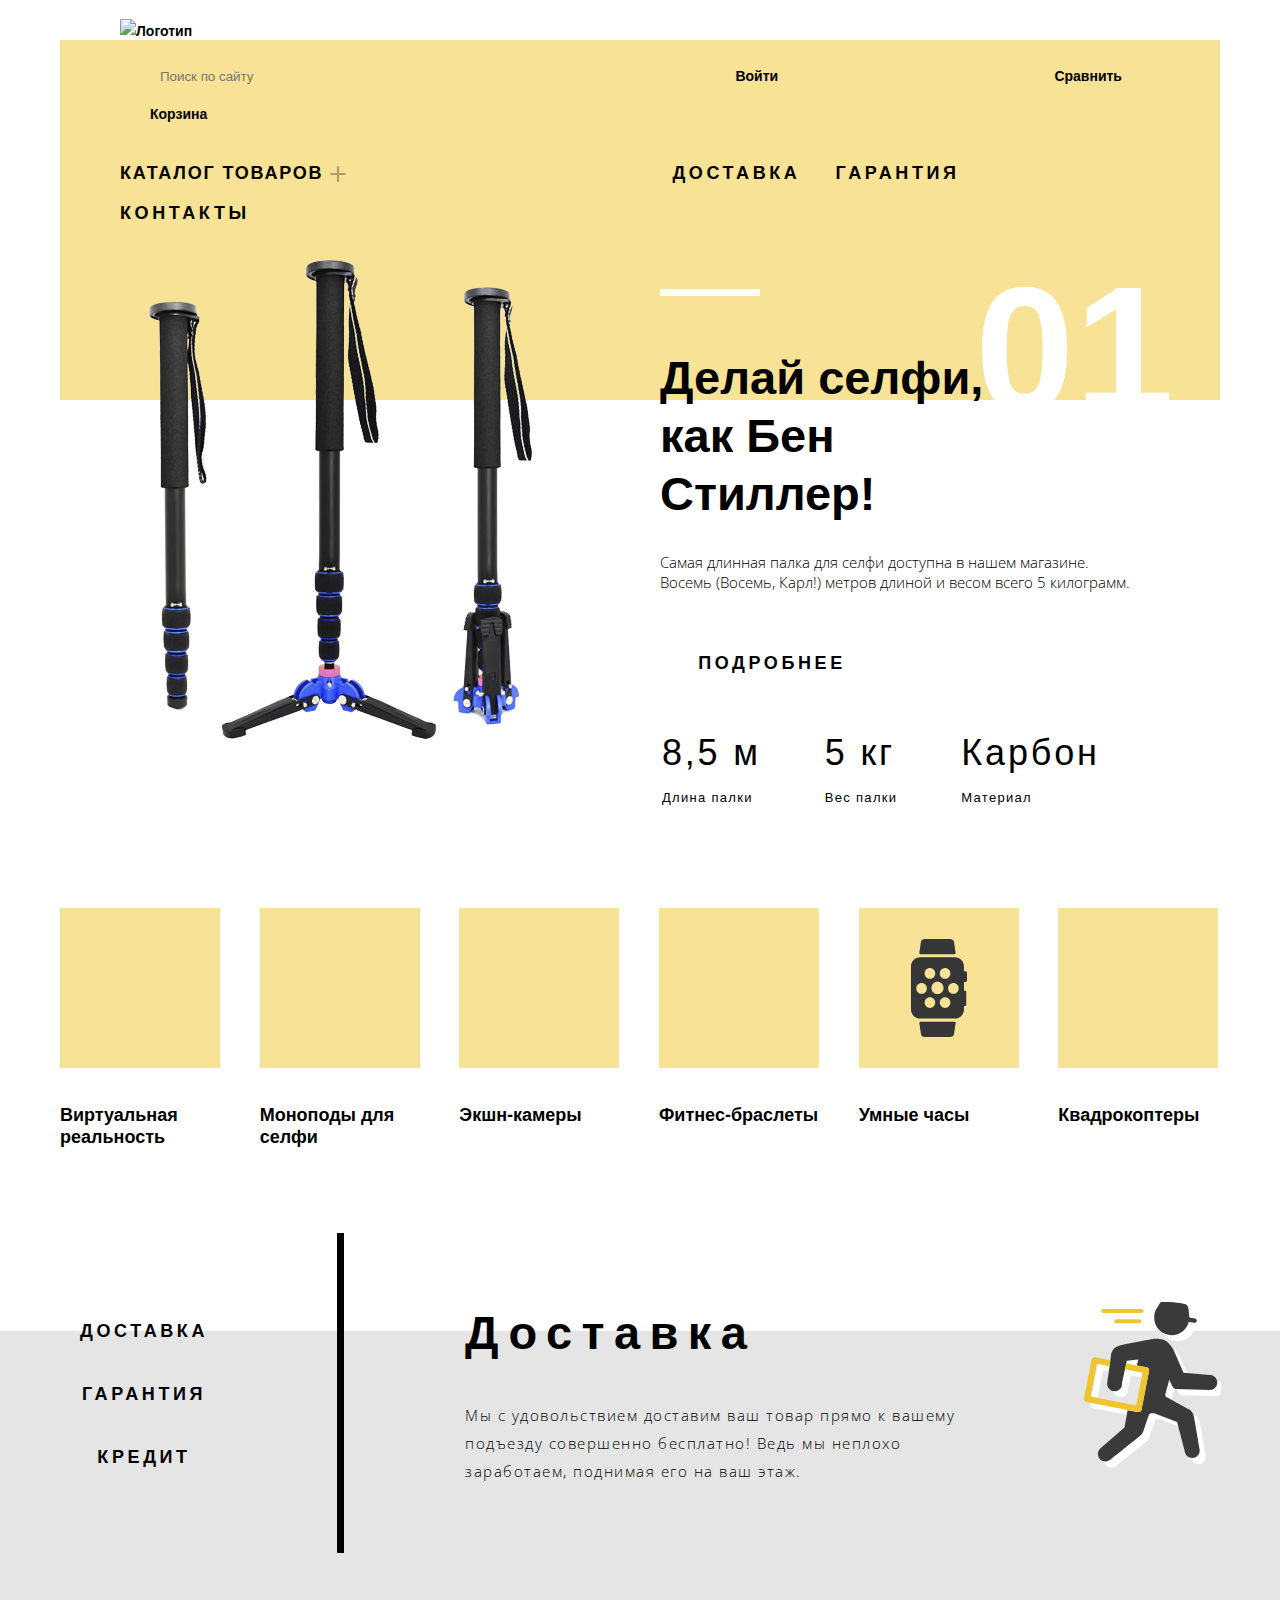
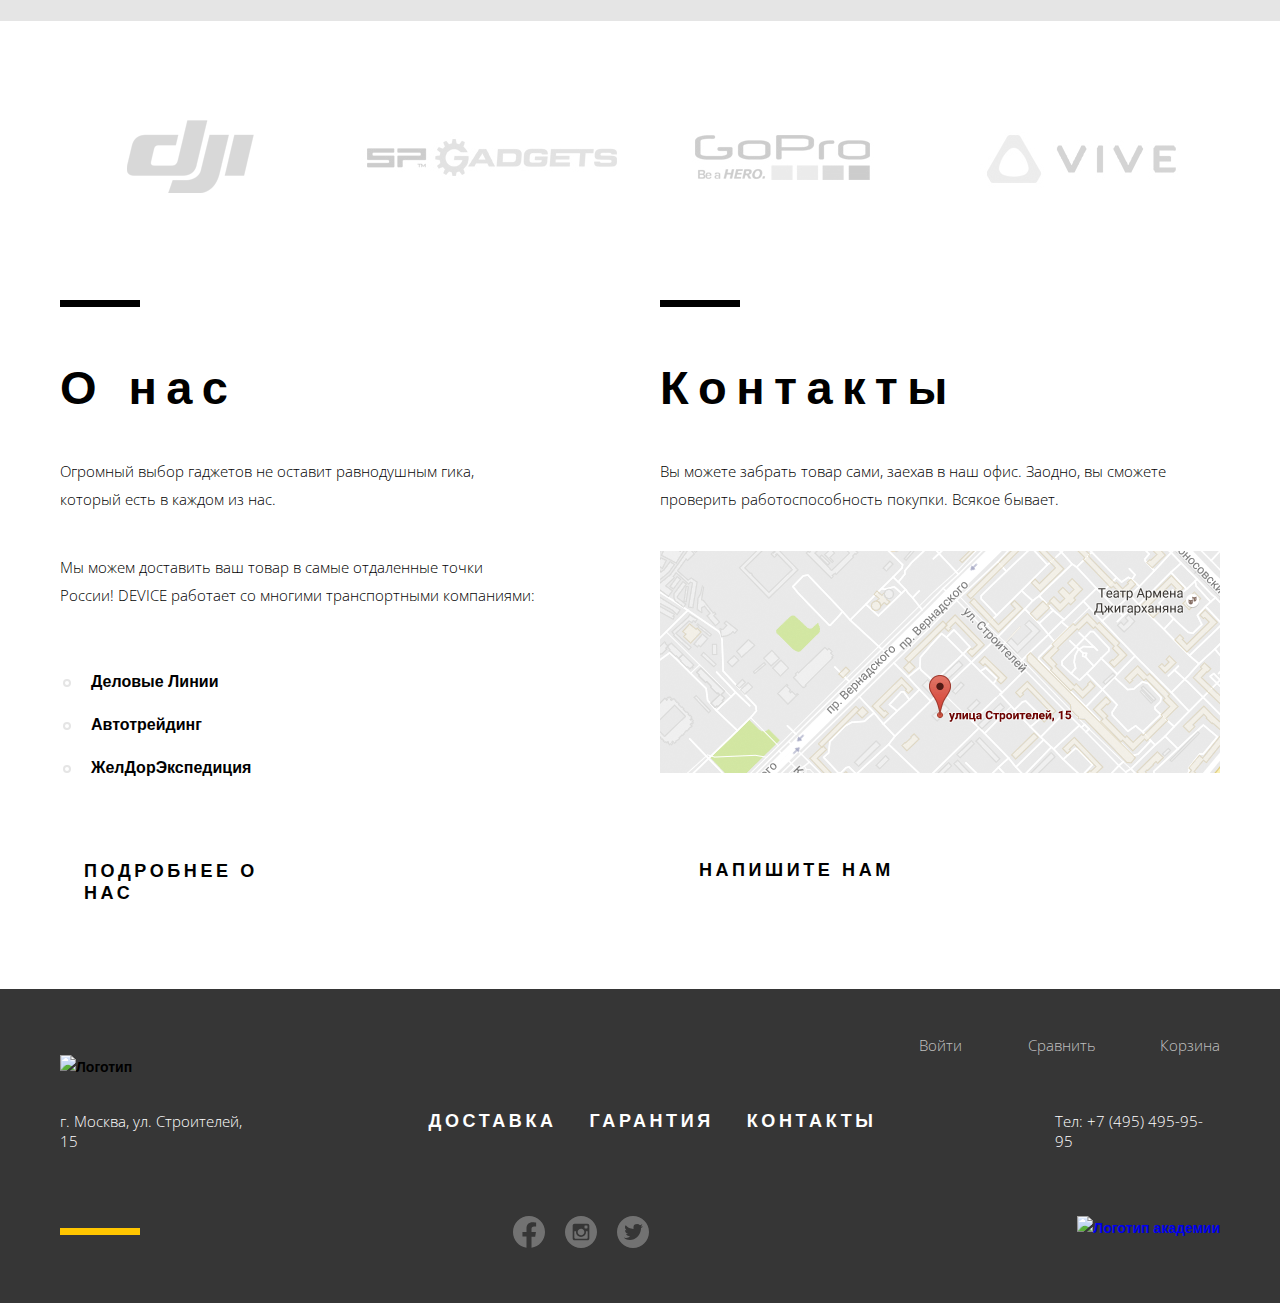
==== index.html @ 111c5fb1 "index PP" ====
<!DOCTYPE html>
<html class="page">
	<head>
		<title>DEVICE - главная</title>
		<meta charset="utf-8">
		<link href="https://fonts.googleapis.com/css2?family=Open+Sans:ital,wght@0,300;0,400;0,600;0,700;1,300;1,400;1,600;1,700;1,800&display=swap" rel="stylesheet">
		<link rel="stylesheet" type="text/css" href="css/normalize.css">
		<link rel="stylesheet" type="text/css" href="css/style.css">
	</head>
	<body class="page-body">
		<header class="page-header">
			<nav class="header-navigate">
				<a class="logo"><img src="img/logo.svg" alt="Логотип" class="logo-header" width="163" height="35px"></a>
				<div class="header-line">
					<form class="search-form" method="GET" action="">
						<label for="search-button"><span class="visually-hidden">Форма поиска</span></label>
						<input type="search" name="search" id="search-button" class="search-form-text" placeholder="Поиск по сайту">
						<button type="submit" class="search-form-button">Найти</button>
					</form>
					<ul class="account-menu">
						<li><a href="blank.html" class="entry">Войти</a></li>
					</ul>
					<a href="blank.html" class="compare">Сравнить</a>
					<a href="blank.html" class="cart">Корзина</a>
				</div>
				<ul class="main-menu">
					<li class="main-menu-catalog main-menu-item">
						<a href="blank.html" class="main-menu-link">Каталог товаров</a>			
						<ul class="catalog-menu">
							<li><a href="blank.html">Виртуальная реальность</a></li>
							<li><a href="blank.html">Моноподы для селфи</a></li>
							<li><a href="blank.html">Экшн-камеры</a></li>
							<li><a href="blank.html">Фитнес-браслеты</a></li>
							<li class="catalog-new-line"><a href="blank.html">Умные часы</a></li>
							<li><a href="blank.html">Квадрокоптеры</a></li>
						</ul>
					</li>
					<li class="main-menu-delivery main-menu-item"><a href="blank.html" class="main-menu-link">Доставка</a></li>
					<li class="main-menu-guarantee main-menu-item"><a href="blank.html" class="main-menu-link">Гарантия</a></li>
					<li class="main-menu-contact main-menu-item"><a href="blank.html" class="main-menu-link">Контакты</a></li>
				</ul>
			</nav>
		</header>
		<main class="page-main">
			<h1 class="visually-hidden">Интернет-магазин Device</h1>
			<section class="slider-product">
				<h2 class="visually-hidden">Cлайдер товаров</h2>
				<ul class="slider-list">
					<li class="slide slide-active">
						<a href="blank.html" class="slide-link"><img src="img/slider-1_1.png" alt="Товар" width="384" height="486"></a>
						<div class="slide-content">
							<p class="title-slide">Делай селфи, как Бен Стиллер!</p>
							<p class="description-slide">Самая длинная палка для селфи доступна в нашем магазине. Восемь (Восемь, Карл!) метров длиной и весом всего 5 килограмм.</p>
							<a href="blank.html" class="slide-details">Подробнее</a>
							<dl class="slide-char">
								<div>
									<dt>Длина палки</dt>
									<dd>8,5 м</dd>
								</div>
								<div>
									<dt>Вес палки</dt>
									<dd>5 кг</dd>
								</div>
								<div>
									<dt>Материал</dt>
									<dd>Карбон</dd>
								</div>
							</dl>
						</div>
					</li>
					<li class="slide">
						<a href="blank.html" class="slide-link"><img src="img/slider-2_1.png" alt="Товар" width="345" height="485"></a>
						<div class="slide-content">
							<p class="title-slide">Худеем правильно!</p>
							<p class="description-slide">Мотивирующие фитнес-браслеты помогут найти в себе силы не пропускать занятия и соблюдать диету.</p>
							<a href="blank.html" class="slide-details">Подробнее</a>
							<dl class="slide-char">
								<div>
									<dt>Без подзарядки</dt>
									<dd>48 часов</dd>
								</div>
							</dl>
						</div>
					</li>
					<li class="slide">
						<a href="blank.html" class="slide-link"><img src="img/slider-3_1.png" alt="Товар"  width="526" height="334"></a>
						<div class="slide-content">
							<p class="title-slide">Порхает как бабочка, жалит как пчела!</p>
							<p class="description-slide">Этот обычный, на первый взгляд, квадрокоптер оснащен мощным лазером, замаскированным под стандартную камеру.</p>
							<a href="blank.html" class="slide-details">Подробнее</a>
							<dl class="slide-char">
								<div>
									<dt>Дальность полета</dt>
									<dd>800 м</dd>
								</div>
								<div>
									<dt>Радиус поражения</dt>
									<dd>50 м</dd>
								</div>
							</dl>	
						</div>
					</li>
				</ul>
				<ul class="slider-toggles">
					<li><button class="slider-toggle slider-toggle-active" type="button"><span class="visually-hidden">slide 1</span></button></li>
					<li><button class="slider-toggle" type="button"><span class="visually-hidden">slide 2</span></button></li>
					<li><button class="slider-toggle" type="button"><span class="visually-hidden">slide 3</span></button></li>
				</ul>
			</section>
			<ul class="categories">
				<li class="categories-item">
					<a href="blank.html">Виртуальная реальность</a>
				</li>
				<li class="categories-item">
					<a href="blank.html">Моноподы для селфи</a>
				</li>
				<li class="categories-item">
					<a href="blank.html">Экшн-камеры</a>
				</li>
				<li class="categories-item">
					<a href="blank.html">Фитнес-браслеты</a>
				</li>
				<li class="categories-item">
					<a href="blank.html">Умные часы</a>
				</li>
				<li class="categories-item">
					<a href="blank.html">Квадрокоптеры</a>
				</li>
			</ul>
			<section class="information">
				<h2 class="visually-hidden">Информация</h2>
				<div class="information-wrap">
					<ul class="information-buttons">
						<li class="information-button information-button-active"><button type="button">Доставка</button></li>
						<li class="information-button"><button type="button">Гарантия</button></li>
						<li class="information-button"><button type="button">Кредит</button></li>
					</ul>
					<ul class="information-slider">
						<li class="information-slide information-slide-active">
							<h3>Доставка</h3>
							<p>Мы с удовольствием доставим ваш товар прямо к вашему подъезду совершенно бесплатно! Ведь мы неплохо заработаем, поднимая его на ваш этаж.</p>
						</li>
						<li class="information-slide">
							<h3>Гарантия</h3>
							<p>Если из-за возгорания купленного у нас товара у вас сгорит дом — не переживайте, мы выдадим вам новый.Товар, не дом, конечно же.</p>
						</li>
						<li class="information-slide">
							<h3>Кредит</h3>
							<p>Если из-за возгорания купленного у нас товара у вас сгорит дом — не переживайте, мы выдадим вам новый.Товар, не дом, конечно же.</p>
						</li>
					</ul>
				</div>
			</section>
			<section class="sponsor">
				<h2 class="visually-hidden">Спонсоры</h2>
				<ul>
					<li><a href="blank.html"><img src="img/logo-1_1.png" alt="dji" width="260" height="100"></a></li>
					<li><a href="blank.html"><img src="img/logo-2_1.png" alt="SP" width="260" height="100"></a></li>
					<li><a href="blank.html"><img src="img/logo-3_1.png" alt="Go Pro" width="260" height="100"></a></li>
					<li><a href="blank.html"><img src="img/logo-4_1.png" alt="VIVE" width="260" height="100"></a></li>
				</ul>
			</section>
			<div class="wrap-about">
				<section class="about">
					<h2>О нас</h2>
					<p>Огромный выбор гаджетов не оставит равнодушным гика, который есть в каждом из нас.</p>
					<p>Мы можем доставить ваш товар в самые отдаленные точки России! DEVICE работает со многими транспортными компаниями:</p>
					<ul class="about-list">
						<li>Деловые Линии</li>
						<li>Автотрейдинг</li>
						<li>ЖелДорЭкспедиция</li>
					</ul>
					<a href="blank.html" class="about-link">Подробнее о нас</a>
				</section>
				<section class="contacts">
					<h2>Контакты</h2>
					<p>Вы можете забрать товар сами, заехав в наш офис. Заодно, вы сможете проверить работоспособность покупки. Всякое бывает.</p>
					<a href="blank.html" class="map-link"><img src="img/map_1.png" alt="улица Строителей 15" width="560" height="222"></a>
					<a href="blank.html" class="contacts-link">Напишите нам</a>
				</section>
			</div>
		</main>
		<footer class="page-footer">
			<div class="wrap-footer">
				<div class="footer-menu">
					<ul>
						<li><a href="blank.html" class="entry">Войти</a></li>
					</ul>
					<a href="blank.html" class="compare">Сравнить</a>
					<a href="blank.html" class="cart">Корзина</a>
				</div>
				<a class="logo"><img src="img/f_logo.svg" alt="Логотип" class="logo-footer" width="163" height="35"></a>
				<div class="wrap-footer-info">
					<p class="footer-addres">г. Москва, ул. Строителей, 15</p>
					<ul class="footer-info-menu">
						<li><a href="blank.html">Доставка</a></li>
						<li><a href="blank.html">Гарантия</a></li>
						<li><a href="blank.html">Контакты</a></li>
					</ul>
					<a href="tel: +74954959595" class="phone">Тел: +7 (495) 495-95-95</a>
				</div>
				<div class="wrap-footer-social">
					<ul class="social">
						<li><a href="blank.html" class="fb"><span class="visually-hidden">Фейсбук</span></a></li>
						<li><a href="blank.html" class="inst"><span class="visually-hidden">Инстаграм</span></a></li>
						<li><a href="blank.html" class="twitt"><span class="visually-hidden">Твитер</span></a></li>
					</ul>
					<a href="https://htmlacademy.ru/intensive/htmlcss" class="logo-acad-footer"><img src="img/logo-html.svg" alt="Логотип академии" width="27" height="34"></a>
				</div>
			</div>
		</footer>
		<section class="modal-form">
			<h2>Форма обратной связи</h2>
			<button class="modal-close" type="button"></button>
			<form method="post" action="https://echo.htmlacademy.ru/">
				<div>
					<label for="form-name">Ваше имя</label>
					<input type="text" id="form-name" name="" placeholder="Имя Фамилия">
				</div>
				<div>
					<label for="mail">Ваше e-mail</label>
					<input type="email" id="form-mail" name="" placeholder="email@example.com">
				</div>
				<div>
					<label for="form-text">Текст письма</label>
					<textarea id="form-text" placeholder="В свободной форме"></textarea>
				</div>
				<button type="submit" class="modal-enter">Отправить</button>
			</form>
		</section>
		<section class="map"><h2>Карта</h2><img src="https://via.placeholder.com/994x593"></section>
	</body>
</html>
---- css/style.css ----
@font-face{
	font-family: "Gilroy";
	src: url("../fonts/gilroyextrabold.woff2"),
		url("../fonts/gilroyextrabold.woff");
	font-style: normal;
	font-weight: 700;
}

@font-face{
	font-family: "Gilroy";
	src: url("../fonts/gilroylight.woff2"),
		url("../fonts/gilroylight.woff");
	font-style: normal;
	font-weight: 300;
}

@font-face{
	font-family: "Open Sans";
	src: url("../fonts/opensans.woff2"),
		url("../fonts/opensans.woff");
	font-style: normal;
	font-weight: 700;
}

@font-face{
	font-family: "Open Sans";
	src: url("../fonts/opensanslight.woff2"),
		url("../fonts/opensanslight.woff");
	font-style: normal;
	font-weight: 300;
}

:root{
	--basic-color: #F7E296;
	--footer-color: #363636;
	--first-color: #000000;
	--second-color: #464646;
	--three-color: #7e7e7e;
	--four-color: #e5e5e5;
	--five-color: #FFFFFF;
	--six-color: #F0C52E;
	--seven-color: #91C92F;
	--eight-color: #F6dada;
	--main-font: "Open Sans", "Arial", sans-serif;
	--second-font: "Gilroy", "Arial", sans-serif;
	--main-rgba: rgba(255, 255, 255, 0.7);
}

.search-form-text::-webkit-search-decoration,
.search-form-text::-webkit-search-cancel-button,
.search-form-text::-webkit-search-results-button,
.search-form-text::-webkit-search-results-decoration { display: none; }

.visually-hidden:not(:focus):not(:active),
input[type="checkbox"].visually-hidden,
input[type="radio"].visually-hidden{
	position: absolute;
	width: 1px;
	height: 1px;
	margin:-1px;
	border: 0;
	padding: 0;
	white-space: nowrap;
	clip-path: inset(100%);
	clip: rect(0 0 0 0);
	overflow: hidden;
	background-position: 0 0;
}

a{
	text-decoration: none;
}

body{
	margin: 0;
	padding: 0;
	font-family: var(--main-font); 
	font-size: 14px;
	line-height: 24px;
	font-weight: 700;
	min-width: 1160px;
}

.map,
.modal-form{
	display: none;
}

.header-navigate{
	padding-bottom: 15Spx;
	background-color: var(--basic-color);
	max-width: 1040px;
	margin: 40px auto 0;
	padding-top: 44px;
	padding-left: 60px;
	padding-right: 60px;
}

.header-navigate .logo{
    display: block;
    width: 163px;
}

.header-line{
	display: flex;
	flex-wrap: wrap;
	margin-top: 7px;
}

.account-menu{
	margin: auto;
	padding: 0;
	flex-basis: 284px;
	display: flex;
}

.search-form{
	margin-right: 240px;
	position: relative;
}

.main-menu-item{
	margin-right: 15px;
	margin-bottom: 18px;
}

.search-form-button{
	border: 1px solid var(--first-color);
    background-color: var(--basic-color);
    outline: none;
    visibility: hidden;
    font-weight: 300;
	font-size: 15px;
	line-height: 20px;
	text-transform: uppercase;
	padding: 15px 17px;
}

.compare{
	margin-right: 38px;
	padding-left: 30px;
	display: flex;
    align-items: center;
}

.logo-header{
	max-width: 163px;
	max-height: 35px;
}

.page-header a{
	color: var(--first-color);
	position: relative;
}

.page-header ul{
	list-style: none;
}

.header-navigate .main-menu{
	display: flex;
	flex-wrap: wrap;
	padding: 0;
    width: 1044px;
    margin-top: 36px;
    margin-bottom: 0;
	font-family: var(--second-font);
	font-style: normal;
	font-weight: 700;
	font-size: 18px;
	text-transform: uppercase;
	line-height: 22px;
	letter-spacing: 0.1em;
}

.main-menu-catalog .main-menu-link{
	padding-right: 40px;
}

.catalog-menu{
	z-index: 1;
	font-style: normal;
    font-weight: 300;
    padding-top: 12px;
    position: absolute;
    display: none;
    background-color: var(--basic-color);
    padding-left: 58px;
    padding-right: 58px;
    align-content: flex-start;
    left: -60px;
    width: 1044px;
    padding-bottom: 15px;
    flex-direction: column;
    flex-wrap: wrap;
    font-size: 15px;
    height: 95px;
    text-transform: none;
}

.main-menu-catalog:hover .catalog-menu{
	display: flex;
}

.main-menu-catalog{
	position: relative;
	margin-right: 309px;
}

.header-navigate .logo{
	margin-top: -65px;
}

.main-menu-delivery{
	margin-right: 35px;
}

.main-menu-guarantee{
	margin-right: 106px;
}

.catalog-menu li{
	width: 20%;
}

.main-menu-item:not(:first-child){
	letter-spacing: 0.2em;
}

.main-menu-catalog .main-menu-link::after{
	content: '';
    background-image: url(../img/plus.svg);
    display: block;
    width: 16px;
    height: 16px;
    top: 3px;
    position: absolute;
    left: 210px;
}

.search-form-text{
	padding-left: 40px;
}


.main-menu-item:nth-child(4) {
    margin-right: 0;
}

.search-form label{
	width: 16px;
    background-image: url(../img/zoom.svg);
    height: 16px;
    position: absolute;
    display: block;
    background-repeat: no-repeat;
    background-position: center;
    background-color: var(--basic-color);
    cursor: pointer;
    top: 18px;
}

.search-form input{
	border: none;
    background-color: var(--basic-color);
    outline: none;
}

.page-header .entry::before{
	content: url(../img/icon_user.svg);
	width: 13px;
    height: 20px;
    display: block;
    position: absolute;
    top: 0px;
    left: 5px;
}

.page-header .entry{
	padding-left: 30px;
}

.account-menu li{
	position: relative;
}

.page-header .user::before{
	content: url(../img/icon_user.svg);
	width: 13px;
	height: 14px;
}

.page-header .compare::before{
	content: url(../img/icon_chart.svg);
	width: 14px;
	height: 20px;
    display: block;
    position: absolute;
    top: 17px;
    left: 2px;
}

.page-header .cart::before{
	content: url(../img/icon_cart.svg);
	width: 10px;
	height: 20px;
    display: block;
    position: absolute;
    top: 15px;
    left: 7px;
}

.catalog::after{
	content: url(../img/icon_plus.svg);
	width: 22px;
	height: 22px;
	background-repeat: no-repeat;
    background-position: center;	
}

.contacts{
	position: relative;
}

.contacts h2{
	margin-bottom: 40px;
	margin-top: 0;
    padding-top: 62px;
}

.contacts p{
	font-weight: 300;
	font-size: 15px;
	line-height: 28px;
	margin-bottom: 38px;
}

.about h2,
.contacts h2{
	font-family: var(--second-font);
	font-style: normal;
	font-weight: 700;
	font-size: 47px;
	line-height: 58px;
	letter-spacing: 0.2em;
}

.about a,
.contacts a{
	color: var(--first-color);
	text-decoration: none;
	font-family: var(--second-font);
	font-style: normal;
	font-weight: 700;
	font-size: 18px;
	text-transform: uppercase;
}

.about h2::before,
.contacts h2::before{
	content: "";
	width: 80px;
	height: 7px;
	background-color: var(--first-color);
	display: block;
	position: relative;
	top: -52px;
}

.about p{
    font-weight: 300;
    font-size: 15px;
    line-height: 28px;
    margin-bottom: 40px;
}

.about h2{
	margin-bottom: 40px;
	margin-top: 0;
    padding-top: 62px;
}

.about-list{
	list-style: none;
	font-family: var(--second-font);
	font-style: normal;
	font-weight: 700;
	font-size: 16px;
	margin: 59px 0 78px 3px;
	padding: 0;
	line-height: 28px;
}

.footer-menu .enter{
	position: relative;
}

.about-list li{
	margin-top: 15px;
}

.contacts-link,
.about-link{
	display: block;
	line-height: 22px;
	letter-spacing: 0.2em;
	padding-left: 24px;
	padding-right: 24px;
}

.about-link{
	display: block;
    box-sizing: border-box;
    width: 267px;
}

.contacts-link{
	display: block;
    box-sizing: border-box;
    width: 260px;
    padding-left: 39px;
}

.about-list li::before{
	content: url(../img/ellipse.svg);
	width: 8px;
	height: 8px;
	background-repeat: no-repeat;
    background-position: center;
    padding-right: 20px;
}

.page-footer{
	background-color: var(--footer-color);
    padding-top: 46px;
    padding-bottom: 55px;
}

.page-footer ul{
	list-style: none;
	padding: 0;
	display: flex;
}

.wrap-about{
	max-width: 1160px;
    margin: 75px auto 0;
	display: grid;
	grid-template-columns: 1fr 1fr;
	grid-gap: 125px;
	padding-bottom: 85px;
}


.map-link{
    display: block;
    margin-bottom: 80px;
}

.about{
	position: relative;
}

.entry{
	position: relative;
}

.page-footer .entry::before{
	content: url(../img/icon_user_f.svg);
	width: 13px;
	height: 14px;
    position: absolute;
    left: 8px;
}

.footer-menu .entry{
	padding-left: 30px;
}

.footer-menu .compare{
	margin-right: 34px;
    font-weight: 300;
    font-size: 15px;
    line-height: 20px;
}

.footer-menu .cart{
    font-weight: 300;
    font-size: 15px;
    line-height: 20px;
}

.page-footer .compare::before{
	content: url(../img/icon_chart_f.svg);
	width: 14px;
	height: 14px;
    position: absolute;
    right: 203px;
    top: 4px;
}

.cart{
	padding-left: 30px;
	display: flex;
    align-items: center;
}

.page-footer .cart::before{
	content: url(../img/icon_cart_f.svg);
	width: 10px;
	height: 10px;
	position: absolute;
    right: 71px;
    top: 0;	
}

.footer-menu a{
	font-style: normal;
	font-weight: 300;
	line-height: 20px;
	color: var(--main-rgba);
	text-decoration: none;
}

.page-footer p{
	font-style: normal;
    font-weight: 300;
    line-height: 20px;
    color: var(--five-color);
}

.footer-info-menu{
	font-family: var(--second-font);
	font-style: normal;
	font-weight: 700;
	font-size: 18px;
	line-height: 22px;
	text-transform: uppercase;
	list-style: none;
	text-decoration: none;
	display: flex;
    flex-wrap: wrap;
    width: 631px;
    letter-spacing: 0.2em;
}

.footer-info-menu li{
	margin-right: 33px;
}

.footer-info-menu li:nth-child(3n){
	margin-right: 0;
}

.footer-info-menu a{
	text-decoration: none;
	color: var(--five-color);
}

.phone{
	font-style: normal;
	font-weight: 300;
	font-size: 15px;
	line-height: 20px;
	color: var(--five-color);
	text-decoration: none;
}

footer .logo{
	grid-column-start: 1;
}

.wrap-footer-social::before{
	content: "";
	width: 80px;
	height: 7px;
	display: block;
	background-color: #FFC600;
	position: absolute;
    left: 0;
    top: 12px;
}

.page{
	height: 100%;
}

.page-body{
	display: grid;
	min-height: 100%;
	grid-template-rows: min-content 1fr min-content;
}

.social a{
	width: 32px;
	height: 32px;
	display: block;
	background-repeat: no-repeat;
	background-position: center;
}

.fb{
	background-image: url('../img/fb.svg'); 
}

.twitt{
	background-image: url('../img/twitter.svg'); 
}

.inst{
	background-image: url('../img/instagram.svg'); 
}

.option-search legend{
	font-family: var(--second-font);
	font-style: normal;
	font-weight: 700;
	font-size: 14px;
	line-height: 17px;
}

.form-filter{
	font-style: normal;
	font-weight: 300;
	font-size: 14px;
	line-height: 19px;
}

.form-filter fieldset{
	border: none;
}

.button-view{
	outline: none;
	border: none;
}

.catalog ul{
	list-style: none;
}

.catalog a{
	text-decoration: none;
	color: var(--first-color);
}

.title-product h3{
	font-family: var(--second-font);
	font-style: normal;
	font-weight: 700;
	font-size: 18px;
	line-height: 22px;
}

.title-product p{
	font-family: var(--second-font);
	font-style: normal;
	font-weight: 300;
	font-size: 16px;
	line-height: 18px;
}

.button-catalog{
	font-style: normal;
	font-weight: 300;
	font-size: 13px;
	line-height: 18px;
}


.search-form-text:focus + .search-form-button{
	visibility: visible;
	cursor: pointer;
	top: 3px;
	position: relative;
}

.search-form-text:focus + .search-form-button::before{
	content: '';
	height: 1px;
	width: 200px;
	background-color: var(--first-color);
	display: block;
	position: absolute;
	left: -194px;
    top: 18px;
}

.catalog-new-line{
	margin-bottom: 36px;
}

.button-catalog a:first-child{
	font-family: var(--second-font);
	font-style: normal;
	font-weight: 700;
	font-size: 18px;
	line-height: 22px;
	text-transform: uppercase;
}

.title-slide{
	font-family: var(--second-font);
	font-style: normal;
	font-weight: 700;
	font-size: 47px;
	line-height: 58px;
	width: 390px;
	margin-left: 128px;
	position: relative;
	margin-bottom: 29px;
}

.title-slide::before{
	content: "";
	width: 100px;
    top: -60px;
	height: 7px;
	display: block;
	background-color: var(--five-color);
	position: absolute;
}

.slider-product ul{
	list-style: none;
	margin-top: 0;
}

.slider-product{
	max-width: 1160px;
	box-sizing: content-box;
	padding-top: 14px;
	margin: 0 auto 103px;
	background: linear-gradient(to bottom, var(--basic-color) 28%, var(--five-color) 28%);
	position: relative;
}

.slide-details{
	letter-spacing: 0.2em;
	width: 220px;
    text-align: center;
    margin-left: 130px;
}

.slider-toggles{
	display: flex;
    position: absolute;
    top: 350px;
    right: 72px;
    padding: 0;
}

.slider-toggles li{
	margin-right: 15px;
}

.description-slide{
	font-weight: 300;
	font-size: 15px;
	line-height: 20px;
	width: 471px;
	margin-bottom: 60px;
    margin-left: 128px;
}

.slider-list .list{
	display: flex;
}

.slide-link{
	margin-left: 48px;
}

.slide-content{
	width: 600px;
	padding-top: 46px;
}

.slide{
	display: none;
	position: relative;
	flex-wrap: wrap;
}

.slide:nth-child(1):before{
	content: '01';
	color: var(--five-color);
	font-weight: 700;
	font-size: 179px;
	line-height: 219px;
	text-transform: uppercase;
	font-family: var(--second-font);
	position: absolute;
	top: -16px;
    right: 46px;
}

.slide:nth-child(2):before{
	content: '02';
	color: var(--five-color);
	font-weight: 700;
	font-size: 179px;
	line-height: 219px;
	text-transform: uppercase;
	font-family: var(--second-font);
	position: absolute;
	top: -16px;
    right: 46px;
}

.slide:nth-child(3):before{
	content: '03';
	color: var(--five-color);
	font-weight: 700;
	font-size: 179px;
	line-height: 219px;
	text-transform: uppercase;
	font-family: var(--second-font);
	position: absolute;
	top: -16px;
    right: 46px;
}

.slide.slide-active{
	display: flex;
}

.slide a{
	font-family: var(--second-font);
	font-style: normal;
	font-weight: 700;
	font-size: 18px;
	line-height: 22px;
	text-transform: uppercase;
	color: var(--first-color);
	display: block;
}

.slide-char{
	display: flex;
    flex-wrap: wrap;
    margin-left: 130px;
    margin-top: 58px;
    letter-spacing: 0.2em;
}

.slide-char div{
	display: flex;
    flex-direction: column-reverse;
    margin-right: 64px;
}

.slide-char div:nth-child(3n){
    margin-right: 0px;
}

.slide-char dt{
	font-family: var(--second-font);
	font-style: normal;
	font-weight: 300;
	font-size: 13px;
	line-height: 15px;
	letter-spacing: 0.1em;
    margin-top: 16px;
}

.slide-char dd{
	font-family: var(--second-font);
	font-style: normal;
	font-weight: 300;
	font-size: 36px;
	line-height: 42px;
	margin: 0;
}

.slider-toggle{
	width: 15px;
	height: 15px;
	background-image: url('../img/slider-button-empty.svg');
	background-repeat: no-repeat;
	background-position: -2px 1px;
	border: none; 
	background-color: white;
	cursor: pointer;
}

.slider-toggle-active{
	background-image: url('../img/slider-button.svg');
	background-position: center;
}

.categories{
	list-style: none;
	width: 1160px;
    margin: 0 auto;
    display: grid;
    padding: 0;
    grid-gap: 38px;
    grid-template-columns: 1fr 1fr 1fr 1fr 1fr 1fr;
    padding-bottom: 33px;
}

.categories a{
	color:var(--first-color);
	font-family: var(--second-font);
	font-style: normal;
	font-weight: 700;
	font-size: 18px;
	line-height: 22px;
	display: block;
	margin-top: 36px;
}

.categories li a::before{
	top: -36px;
	position: relative;
	content: '';
	width: 160px;
	height: 160px;
	background-color: var(--basic-color);
	display: block;
	background-repeat: no-repeat;
    background-position: center;
}

.categories-item:nth-child(1) a::before{
	background-image: url('../img/popular-1.svg');
}

.categories-item:nth-child(2) a::before{
	background-image: url('../img/popular-2.svg');
}

.categories-item:nth-child(3) a::before{
	background-image: url('../img/group.svg');
}

.categories-item:nth-child(4) a::before{
	background-image: url('../img/group1.svg');
}

.categories-item:nth-child(5) a::before{
	background-image: url('../img/group2.svg');
}

.categories-item:nth-child(6) a::before{
	background-image: url('../img/popular-6.svg');
}

.information{
	margin-bottom: 87px;
	padding-bottom: 107px;
	background: linear-gradient(to bottom, var(--five-color) 34%, var(--four-color) 34%);
}

.information-wrap{
	width: 1160px;
	margin: 0 auto;
	display: flex;
}

.information ul{
	padding: 0;
	list-style: none;
	justify-content: flex-end;
}

.information-buttons::after{
	background-color: var(--first-color);
	display: block;
	content: '';
	position: absolute;
	width: 7px;
	height: 320px;
	left: 277px;
    top: 38px;
}

.information-buttons{
	text-align: center;
	position: relative;
	display: flex;
    flex-direction: column;
    margin-right: 251px;
}

.information-button{
	margin: 0px 0 23px 14px;
}

.information-button-active{

}

.information-slide{
	display: none;
	position: relative;
}

.information-slide-active{
	display: block;
}

.information-buttons button{
	letter-spacing: 0.2em;
	padding-bottom: 9px;
    padding-top: 9px;
    outline: none;
	background-color: #e5e5e500;
    border: none;
    font-family: var(--second-font);
	font-style: normal;
	font-weight: 800;
	font-size: 18px;
	line-height: 22px;
	text-transform: uppercase;
	color: var(--first-color);
}

.information-slider h3{
	font-family: var(--second-font);
    font-style: normal;
    font-weight: 800;
    font-size: 47px;
    margin-top: 109px;
    margin-bottom: 39px;
    line-height: 58px;
    letter-spacing: 0.2em;
    color: var(--first-color);
}

.information-slider p{
	font-style: normal;
	font-weight: 300;
	font-size: 15px;
	line-height: 28px;
	color: var(--first-color);
	letter-spacing: 0.1em;
	display: block;
	max-width: 500px;
}

.information-slide::after{
    content: '';
    width: 156px;
    height: 188px;
    display: block;
    background-repeat: no-repeat;
    background-size: 88%;
    position: absolute;
    background-position: center;
    top: -13px;
    right: -266px;
}

.information-slide:nth-child(1)::after{
	background-image: url('../img/delivery_2.svg');
}

.information-slide:nth-child(2)::after{
	background-image: url('../img/warranty_1.svg');
}

.information-slide:nth-child(3)::after{
	background-image: url('../img/credit_1.svg');
}

.sponsor ul{
	grid-gap: 36px;
    padding-left: 0;
    list-style: none;
    display: grid;
    width: 1154px;
    margin: 0 auto;
    grid-template-columns: 1fr 1fr 1fr 1fr;
}

.sponsor ul li:nth-child(1){
	grid-column: 1;
}

.sponsor ul li:nth-child(2){
	grid-column: 2;
}

.sponsor ul li:nth-child(3){
	grid-column: 3;
}

.sponsor ul li:nth-child(4){
	grid-column: 4;
}

.modal-close{
	background-image: url('../img/button_close.svg');
	border: none;
	width: 55px;
	height: 55px;
	background-color: var(--five-color);
}

.modal-form label{
	font-family: var(--second-font);
	font-style: normal;
	font-weight: 700;
	font-size: 18px;
	line-height: 22px;
	color: var(--first-color);
}

.modal-form input,
.modal-form textarea{
	font-family: var(--second-font);
	font-style: normal;
	font-weight: normal;
	font-size: 14px;
	line-height: 16px;
	color: rgba(0, 0, 0, 0.4);
	border: none;
	background-color: #F2F2F2;
}

.modal-enter{
	font-family: var(--second-font);
	font-style: normal;
	font-weight: 700;
	font-size: 18px;
	line-height: 22px;
	text-transform: uppercase;
	color: var(--first-color);
	border: none;
	background-color: white;
}

.breadcrumbs-list{
	list-style: none;
}

.breadcrumbs-list a{
	font-family: var(--main-font);
	font-style: normal;
	font-weight: 300;
	font-size: 14px;
	line-height: 19px;
	color: var(--first-color);
	opacity: 0.3;
}

.breadcrumbs-list li:not(:last-child)::after{
	content: '';
	display: block;
	width: 12px;
	height: 12px;
	background-image: url('../img/icon_arrow_nav.svg');
}

.range-filter{
	width: 260px;
	margin-top: 49px;
}

.filter-item legend{
	font-size: 18px;
	line-height: 24px;
	text-transform: uppercase;
	font-weight: 700px;
}

.range-controls{
	position: relative;
	height: 41px;
	margin-bottom: 15px;
	background-color: #f1f1f1;
	border-radius: 5px;
	padding-top: 39px;
	padding-right: 22px;
	padding-left: 22px;
}

.range-controls .scale{
	height: 2px;
	background-color: #d7dcde;
}

.range-controls .bar{
	width: 70%;
	height: 2px;
	background-color: #00ca74;
}

.range-controls .toggle{
	width: 4px;
	height: 4px;
	padding: 0;
	border: 8px solid #ffffff;
	background-color: #ababab;
	border-radius: 50%;
	box-shadow: 0 2px 1px 0 #cfcfcf;
	position: absolute;
	top: 31px;
	left: 0;
	cursor: pointer;
}

.range-controls .toggle-min{
	left: 18px;
}

.range-controls .toggle-max{
	left: 160px;
}

.price-control input{
	border: none;
}

.filter-color ul,
.filter-bluetooth ul{
	list-style: none;
}

.custom-checkbox{
	opacity: 0;
}

.custom-checkbox+label::before{
	content: '';
	display: inline-block;
	width: 24px;
	height: 24px;
	background-image: url('../img/checkbox-on.svg');
}

.custom-checkbox:checked+label::before{
	content: '';
	display: inline-block;
	width: 24px;
	height: 24px;
	background-image: url('../img/checkbox-on-t.svg');
}

.custom-radio{
	opacity: 0;
}

.custom-radio+label::before{
	content: '';
	display: inline-block;
	width: 24px;
	height: 24px;
	background-image: url('../img/radio-on.svg');
	background-position: center;
	background-repeat: no-repeat;
	background-size: 100%;
}

.custom-radio:checked+label:before{
	content: '';
	display: inline-block;
	width: 24px;
	height: 24px;
	background-image: url('../img/radio-on-t.svg');
	background-position: center;
	background-repeat: no-repeat;
	background-size: 100%;
}

.price-controls input{
	border: none;
}

.sorting h2{
	font-family: var(--second-font);
	font-style: normal;
	font-weight: 800;
	font-size: 16px;
	line-height: 20px;
	text-transform: uppercase;
	color: var(--first-color);	
}

.sorting ul{
	list-style: none;
}

.sorting-param{
	color: var(--first-color);
	opacity: 0.3;
}

.sort-active{
	opacity:  1;
}

.sort-up,
.sort-down{
	content: '';
	width: 18px;
	height: 18px;
	display: block;
	background-repeat: no-repeat;
	background-size: 100%;
	background-image: url('../img/icon-down-dir.svg');
	background-position: center;
	opacity: 0.3;
}

.sort-up{
	transform: rotate(180deg);
}

.sort-up-click{
	opacity: 1;
}

.pagination a{
	font-family: var(--second-font);
	font-style: normal;
	font-weight: 800;
	font-size: 16px;
	line-height: 20px;
	text-transform: uppercase;
	color: var(--first-color);	
	opacity: 0.3;
}

.pagination .pagination-active{
	opacity: 1;
}

.wrap-footer{
	max-width: 1160px;
	margin: 0 auto;
}

.wrap-footer .logo{
	display: block;
	margin-bottom: 13px;
	width: 163px;
}

.footer-menu{
	display: flex;
    flex-basis: 100%;
    justify-content: flex-end;
    position: relative;
}

.footer-menu ul{
	margin: 0 36px 0 0;
    justify-content: flex-end;
    flex-basis: 335px;
    flex-wrap: wrap;
    font-weight: 300;
    font-size: 15px;
    line-height: 20px;
}


.footer-menu li{
	display: flex;
}

.wrap-footer-info .footer-addres{
	margin-right: 166px;
	font-weight: 300;
	font-size: 15px;
	line-height: 20px;
}

.footer-menu a:last-child{
	padding-right: 0;
}

.social{
	margin: 0 auto;
	position: relative;
	flex-wrap: wrap;
}

.social li{
	margin-right: 20px;
}

.social li:first-child {
    margin-left: 24px;
}

.social li:last-child{
	margin-right: 0;
}

.wrap-footer-info{
	display: flex;
	align-items: baseline;
	margin-bottom: 50px;
}

.wrap-footer-social{
	display: flex;
	position: relative;
}
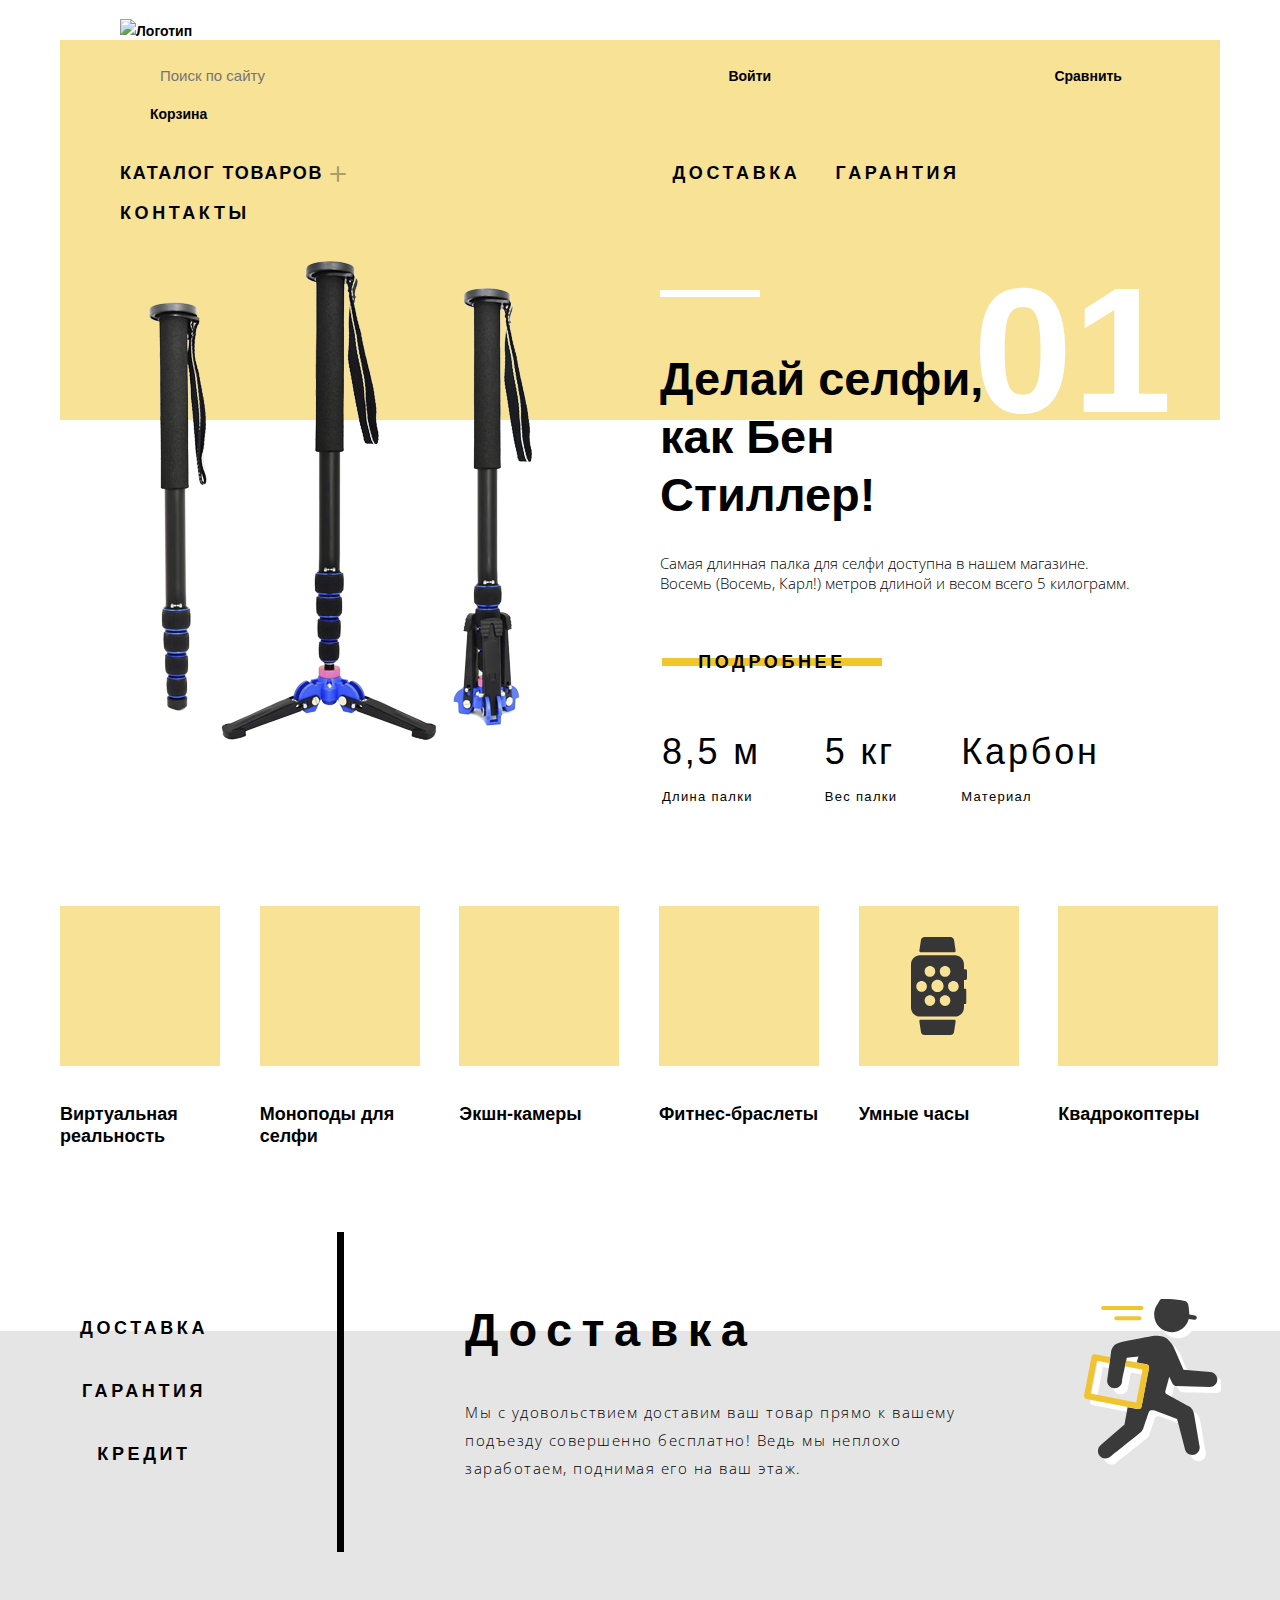
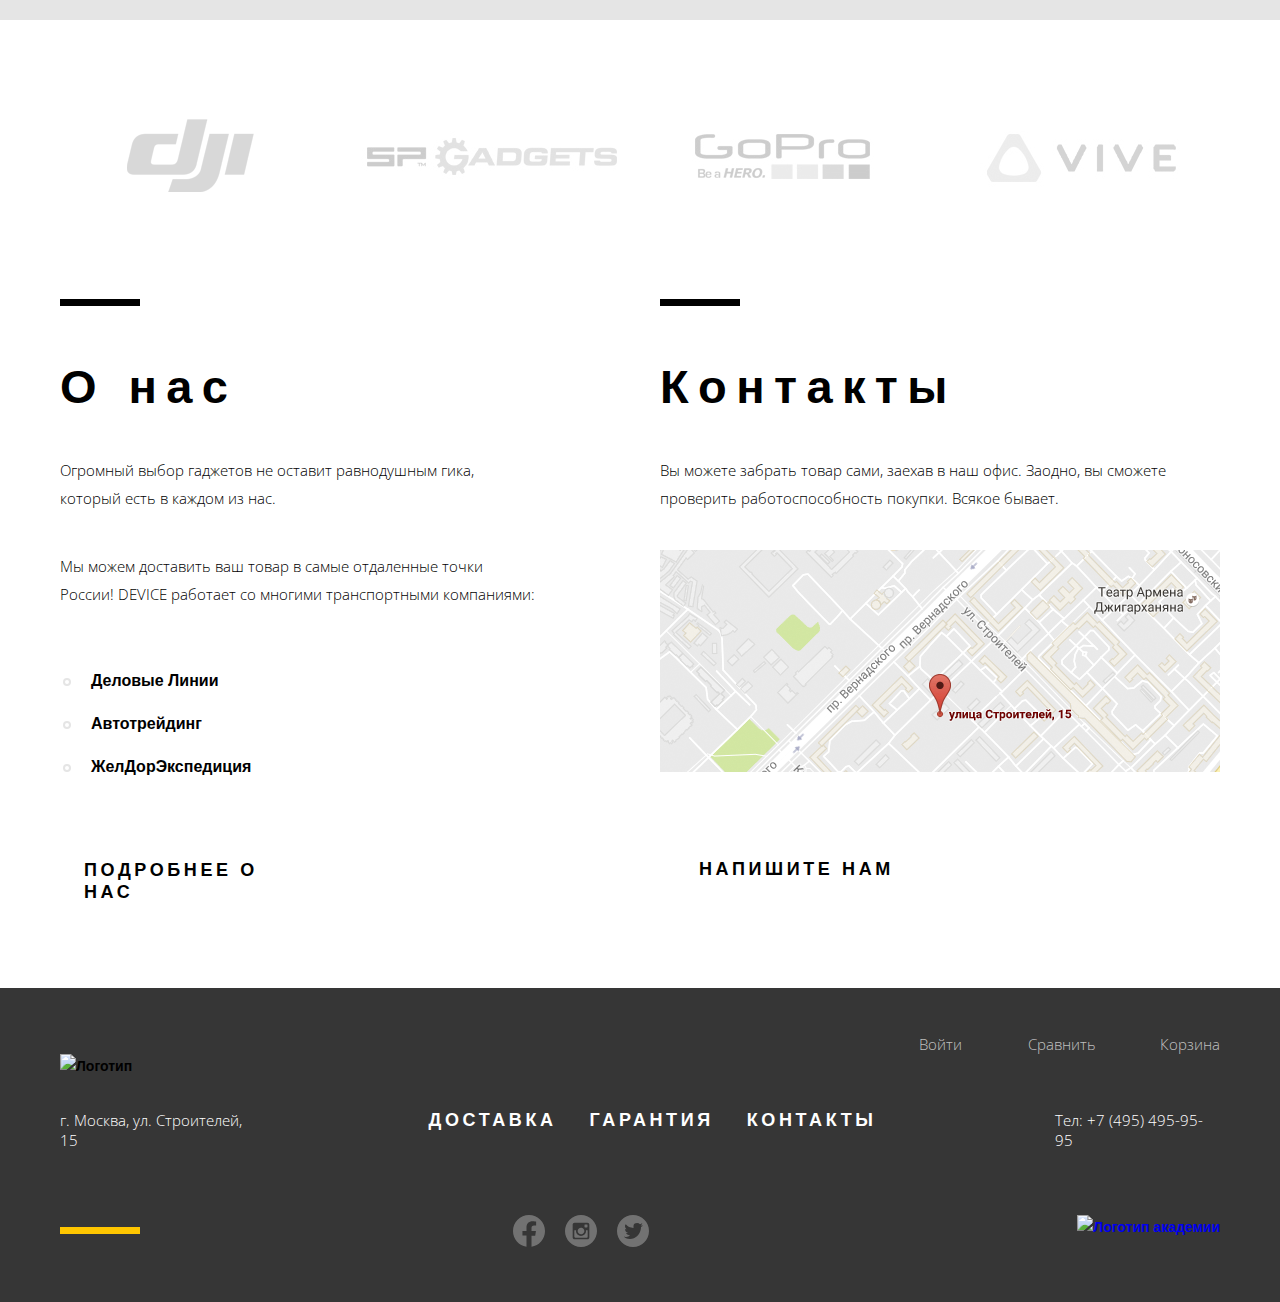
==== commit cec81620: "Вопрос по ховеру" ====
--- a/index.html
+++ b/index.html
@@ -51,7 +51,9 @@
 						<div class="slide-content">
 							<p class="title-slide">Делай селфи, как Бен Стиллер!</p>
 							<p class="description-slide">Самая длинная палка для селфи доступна в нашем магазине. Восемь (Восемь, Карл!) метров длиной и весом всего 5 килограмм.</p>
-							<a href="blank.html" class="slide-details">Подробнее</a>
+							<div class="slide-link-wrap">
+								<a href="blank.html" class="slide-details">Подробнее</a>
+							</div>
 							<dl class="slide-char">
 								<div>
 									<dt>Длина палки</dt>
@@ -73,7 +75,9 @@
 						<div class="slide-content">
 							<p class="title-slide">Худеем правильно!</p>
 							<p class="description-slide">Мотивирующие фитнес-браслеты помогут найти в себе силы не пропускать занятия и соблюдать диету.</p>
-							<a href="blank.html" class="slide-details">Подробнее</a>
+							<div class="slide-link-wrap">
+								<a href="blank.html" class="slide-details">Подробнее</a>
+							</div>
 							<dl class="slide-char">
 								<div>
 									<dt>Без подзарядки</dt>
@@ -87,7 +91,9 @@
 						<div class="slide-content">
 							<p class="title-slide">Порхает как бабочка, жалит как пчела!</p>
 							<p class="description-slide">Этот обычный, на первый взгляд, квадрокоптер оснащен мощным лазером, замаскированным под стандартную камеру.</p>
-							<a href="blank.html" class="slide-details">Подробнее</a>
+							<div class="slide-link-wrap">
+								<a href="blank.html" class="slide-details">Подробнее</a>
+							</div>
 							<dl class="slide-char">
 								<div>
 									<dt>Дальность полета</dt>
--- a/css/style.css
+++ b/css/style.css
@@ -41,6 +41,14 @@
 	--six-color: #F0C52E;
 	--seven-color: #91C92F;
 	--eight-color: #F6dada;
+	--nine-color: #FFC600;
+	--ten-color: #e5e5e500;
+	--eleven-color: #F2F2F2;
+	--twelve-color: #f1f1f1;
+	--thirteen-color: #d7dcde;
+	--fourteen-color: #00ca74;
+	--fifteen-color: #ababab;
+	--sixteen-color: #cfcfcf;
 	--main-font: "Open Sans", "Arial", sans-serif;
 	--second-font: "Gilroy", "Arial", sans-serif;
 	--main-rgba: rgba(255, 255, 255, 0.7);
@@ -79,6 +87,7 @@
 	line-height: 24px;
 	font-weight: 700;
 	min-width: 1160px;
+	background-color: var(--five-color);
 }
 
 .map,
@@ -87,7 +96,7 @@
 }
 
 .header-navigate{
-	padding-bottom: 15Spx;
+	padding-bottom: 15px;
 	background-color: var(--basic-color);
 	max-width: 1040px;
 	margin: 40px auto 0;
@@ -115,7 +124,7 @@
 }
 
 .search-form{
-	margin-right: 240px;
+	margin-right: 95px;
 	position: relative;
 }
 
@@ -181,7 +190,7 @@
 	z-index: 1;
 	font-style: normal;
     font-weight: 300;
-    padding-top: 12px;
+    padding-top: 45px;
     position: absolute;
     display: none;
     background-color: var(--basic-color);
@@ -190,7 +199,7 @@
     align-content: flex-start;
     left: -60px;
     width: 1044px;
-    padding-bottom: 15px;
+    padding-bottom: 30px;
     flex-direction: column;
     flex-wrap: wrap;
     font-size: 15px;
@@ -198,6 +207,25 @@
     text-transform: none;
 }
 
+.slide-link-wrap{
+	position: relative;
+}
+
+.slide-details::before{
+	content: '';
+	width: 220px;
+	height: 8px;
+	background-color: var(--six-color);
+	display: block;
+	position: absolute;
+	z-index: -1;
+	top: 7px;
+}
+
+.slide-details:hover .slide-details::before{
+	height: 40px;
+}
+
 .main-menu-catalog:hover .catalog-menu{
 	display: flex;
 }
@@ -220,7 +248,10 @@
 }
 
 .catalog-menu li{
-	width: 20%;
+    font-weight: lighter;
+    letter-spacing: 0;
+    margin-bottom: 9px;
+    margin-right: 50px;
 }
 
 .main-menu-item:not(:first-child){
@@ -264,6 +295,8 @@
 	border: none;
     background-color: var(--basic-color);
     outline: none;
+    font-size: 15px;
+    width: 350px;
 }
 
 .page-header .entry::before{
@@ -575,7 +608,7 @@
 	width: 80px;
 	height: 7px;
 	display: block;
-	background-color: #FFC600;
+	background-color: var(--nine-color);
 	position: absolute;
     left: 0;
     top: 12px;
@@ -671,22 +704,22 @@
 .search-form-text:focus + .search-form-button{
 	visibility: visible;
 	cursor: pointer;
-	top: 3px;
+	top: -13px;
 	position: relative;
 }
 
 .search-form-text:focus + .search-form-button::before{
 	content: '';
 	height: 1px;
-	width: 200px;
+	width: 355px;
 	background-color: var(--first-color);
 	display: block;
 	position: absolute;
-	left: -194px;
-    top: 18px;
-}
-
-.catalog-new-line{
+    left: -353px;
+    top: 50px;
+}
+
+.catalog-menu li.catalog-new-line{
 	margin-bottom: 36px;
 }
 
@@ -721,18 +754,90 @@
 	position: absolute;
 }
 
-.slider-product ul{
+.slide:nth-child(2) .title-slide::before{
+	top: -59px;
+    left: 19px;
+}
+
+.slide:nth-child(2) .title-slide{
+    margin-left: 141px;
+}
+
+.slide:nth-child(2) .slide-link{
+	margin-top: 26px;
+    margin-left: 16px;
+}
+
+.slide:nth-child(2) .description-slide{
+	width: 452px;
+    margin-top: -2px;
+    margin-left: 140px;
+}
+.slide:nth-child(2) .slide-char{
+    margin-left: 143px;
+    margin-top: 60px;
+}
+
+.slide:nth-child(2) .slide-details{
+    margin-left: 141px;
+}
+
+.slide:nth-child(2){
+	margin-bottom: 24px;
+}
+
+.slide:nth-child(3) .title-slide::before{
+	top: -58px;
+    left: -4px;
+}
+
+.slide:nth-child(3) .slide-link{
+	margin-top: 81px;
+    margin-left: 22px;
+}
+
+.slide:nth-child(3) .title-slide{
+	width: 498px;
+    margin-left: 49px;
+}
+
+.slide:nth-child(3) .description-slide{
+	margin-left: 46px;
+}
+
+.slide:nth-child(3) .slide-details{
+	margin-left: 49px;
+    margin-top: -3px;
+}
+
+.slide:nth-child(3) .slide-char{
+	margin-left: 47px;
+    margin-top: 61px;
+}
+
+.slide:nth-child(3) .slide-char div{
+	margin-right: 27px;
+}
+
+.slider-toggles li:last-child{
+	margin-right: 0;
+}
+
+.slider-list{
 	list-style: none;
-	margin-top: 0;
+    display: flex;
+    margin-top: 0;
+    justify-content: center;
+    padding-left: 0;
 }
 
 .slider-product{
+	margin: 0 auto 66px;
 	max-width: 1160px;
 	box-sizing: content-box;
-	padding-top: 14px;
-	margin: 0 auto 103px;
-	background: linear-gradient(to bottom, var(--basic-color) 28%, var(--five-color) 28%);
-	position: relative;
+	background-image: linear-gradient(to bottom, var(--basic-color) 28%, var(--five-color) 28%);
+	position: relative;
+	z-index: -2;
 }
 
 .slide-details{
@@ -745,9 +850,10 @@
 .slider-toggles{
 	display: flex;
     position: absolute;
-    top: 350px;
-    right: 72px;
+    top: 322px;
+	right: 87px;
     padding: 0;
+    list-style: none;
 }
 
 .slider-toggles li{
@@ -759,16 +865,12 @@
 	font-size: 15px;
 	line-height: 20px;
 	width: 471px;
-	margin-bottom: 60px;
+	margin-bottom: 58px;
     margin-left: 128px;
 }
 
 .slider-list .list{
 	display: flex;
-}
-
-.slide-link{
-	margin-left: 48px;
 }
 
 .slide-content{
@@ -780,6 +882,7 @@
 	display: none;
 	position: relative;
 	flex-wrap: wrap;
+	margin-bottom: 36px;
 }
 
 .slide:nth-child(1):before{
@@ -792,7 +895,7 @@
 	font-family: var(--second-font);
 	position: absolute;
 	top: -16px;
-    right: 46px;
+    right: -40px;
 }
 
 .slide:nth-child(2):before{
@@ -805,7 +908,7 @@
 	font-family: var(--second-font);
 	position: absolute;
 	top: -16px;
-    right: 46px;
+    right: -52px;
 }
 
 .slide:nth-child(3):before{
@@ -818,7 +921,7 @@
 	font-family: var(--second-font);
 	position: absolute;
 	top: -16px;
-    right: 46px;
+	right: 46px;
 }
 
 .slide.slide-active{
@@ -878,9 +981,9 @@
 	height: 15px;
 	background-image: url('../img/slider-button-empty.svg');
 	background-repeat: no-repeat;
-	background-position: -2px 1px;
+	background-position: 50%;
 	border: none; 
-	background-color: white;
+	background-color: var(--five-color);
 	cursor: pointer;
 }
 
@@ -901,19 +1004,21 @@
 }
 
 .categories a{
+    padding-top: 197px;
 	color:var(--first-color);
 	font-family: var(--second-font);
 	font-style: normal;
+	position: relative;
+	min-height: 45px;
 	font-weight: 700;
 	font-size: 18px;
 	line-height: 22px;
 	display: block;
-	margin-top: 36px;
 }
 
 .categories li a::before{
-	top: -36px;
-	position: relative;
+	top: 0;
+    position: absolute;
 	content: '';
 	width: 160px;
 	height: 160px;
@@ -949,8 +1054,9 @@
 
 .information{
 	margin-bottom: 87px;
-	padding-bottom: 107px;
-	background: linear-gradient(to bottom, var(--five-color) 34%, var(--four-color) 34%);
+	min-height: 380px;
+	margin-top: 59px;
+	background-image: linear-gradient(to bottom, var(--five-color) 24%, var(--four-color) 24%);
 }
 
 .information-wrap{
@@ -962,7 +1068,6 @@
 .information ul{
 	padding: 0;
 	list-style: none;
-	justify-content: flex-end;
 }
 
 .information-buttons::after{
@@ -973,7 +1078,7 @@
 	width: 7px;
 	height: 320px;
 	left: 277px;
-    top: 38px;
+    top: -76px;
 }
 
 .information-buttons{
@@ -982,16 +1087,13 @@
 	display: flex;
     flex-direction: column;
     margin-right: 251px;
+    margin-top: 68px;
 }
 
 .information-button{
 	margin: 0px 0 23px 14px;
 }
 
-.information-button-active{
-
-}
-
 .information-slide{
 	display: none;
 	position: relative;
@@ -1003,18 +1105,21 @@
 
 .information-buttons button{
 	letter-spacing: 0.2em;
-	padding-bottom: 9px;
+    padding-bottom: 9px;
     padding-top: 9px;
     outline: none;
-	background-color: #e5e5e500;
+    background-color: var(--ten-color);
     border: none;
     font-family: var(--second-font);
-	font-style: normal;
-	font-weight: 800;
-	font-size: 18px;
-	line-height: 22px;
-	text-transform: uppercase;
-	color: var(--first-color);
+    font-style: normal;
+    font-weight: 800;
+    font-size: 18px;
+    display: block;
+    line-height: 22px;
+    margin: 0 auto;
+    cursor: pointer;
+    text-transform: uppercase;
+    color: var(--first-color);
 }
 
 .information-slider h3{
@@ -1022,7 +1127,6 @@
     font-style: normal;
     font-weight: 800;
     font-size: 47px;
-    margin-top: 109px;
     margin-bottom: 39px;
     line-height: 58px;
     letter-spacing: 0.2em;
@@ -1053,6 +1157,10 @@
     right: -266px;
 }
 
+.sponsor a{
+	display: block;
+}
+
 .information-slide:nth-child(1)::after{
 	background-image: url('../img/delivery_2.svg');
 }
@@ -1117,7 +1225,7 @@
 	line-height: 16px;
 	color: rgba(0, 0, 0, 0.4);
 	border: none;
-	background-color: #F2F2F2;
+	background-color: var(--eleven-color);
 }
 
 .modal-enter{
@@ -1170,7 +1278,7 @@
 	position: relative;
 	height: 41px;
 	margin-bottom: 15px;
-	background-color: #f1f1f1;
+	background-color: var(--twelve-color);
 	border-radius: 5px;
 	padding-top: 39px;
 	padding-right: 22px;
@@ -1179,23 +1287,23 @@
 
 .range-controls .scale{
 	height: 2px;
-	background-color: #d7dcde;
+	background-color: var(--thirteen-color);
 }
 
 .range-controls .bar{
 	width: 70%;
 	height: 2px;
-	background-color: #00ca74;
+	background-color: var(--fourteen-color);
 }
 
 .range-controls .toggle{
 	width: 4px;
 	height: 4px;
 	padding: 0;
-	border: 8px solid #ffffff;
-	background-color: #ababab;
+	border: 8px solid var(--five-color);
+	background-color: var(--fifteen-color);
 	border-radius: 50%;
-	box-shadow: 0 2px 1px 0 #cfcfcf;
+	box-shadow: 0 2px 1px 0 var(--sixteen-color);
 	position: absolute;
 	top: 31px;
 	left: 0;
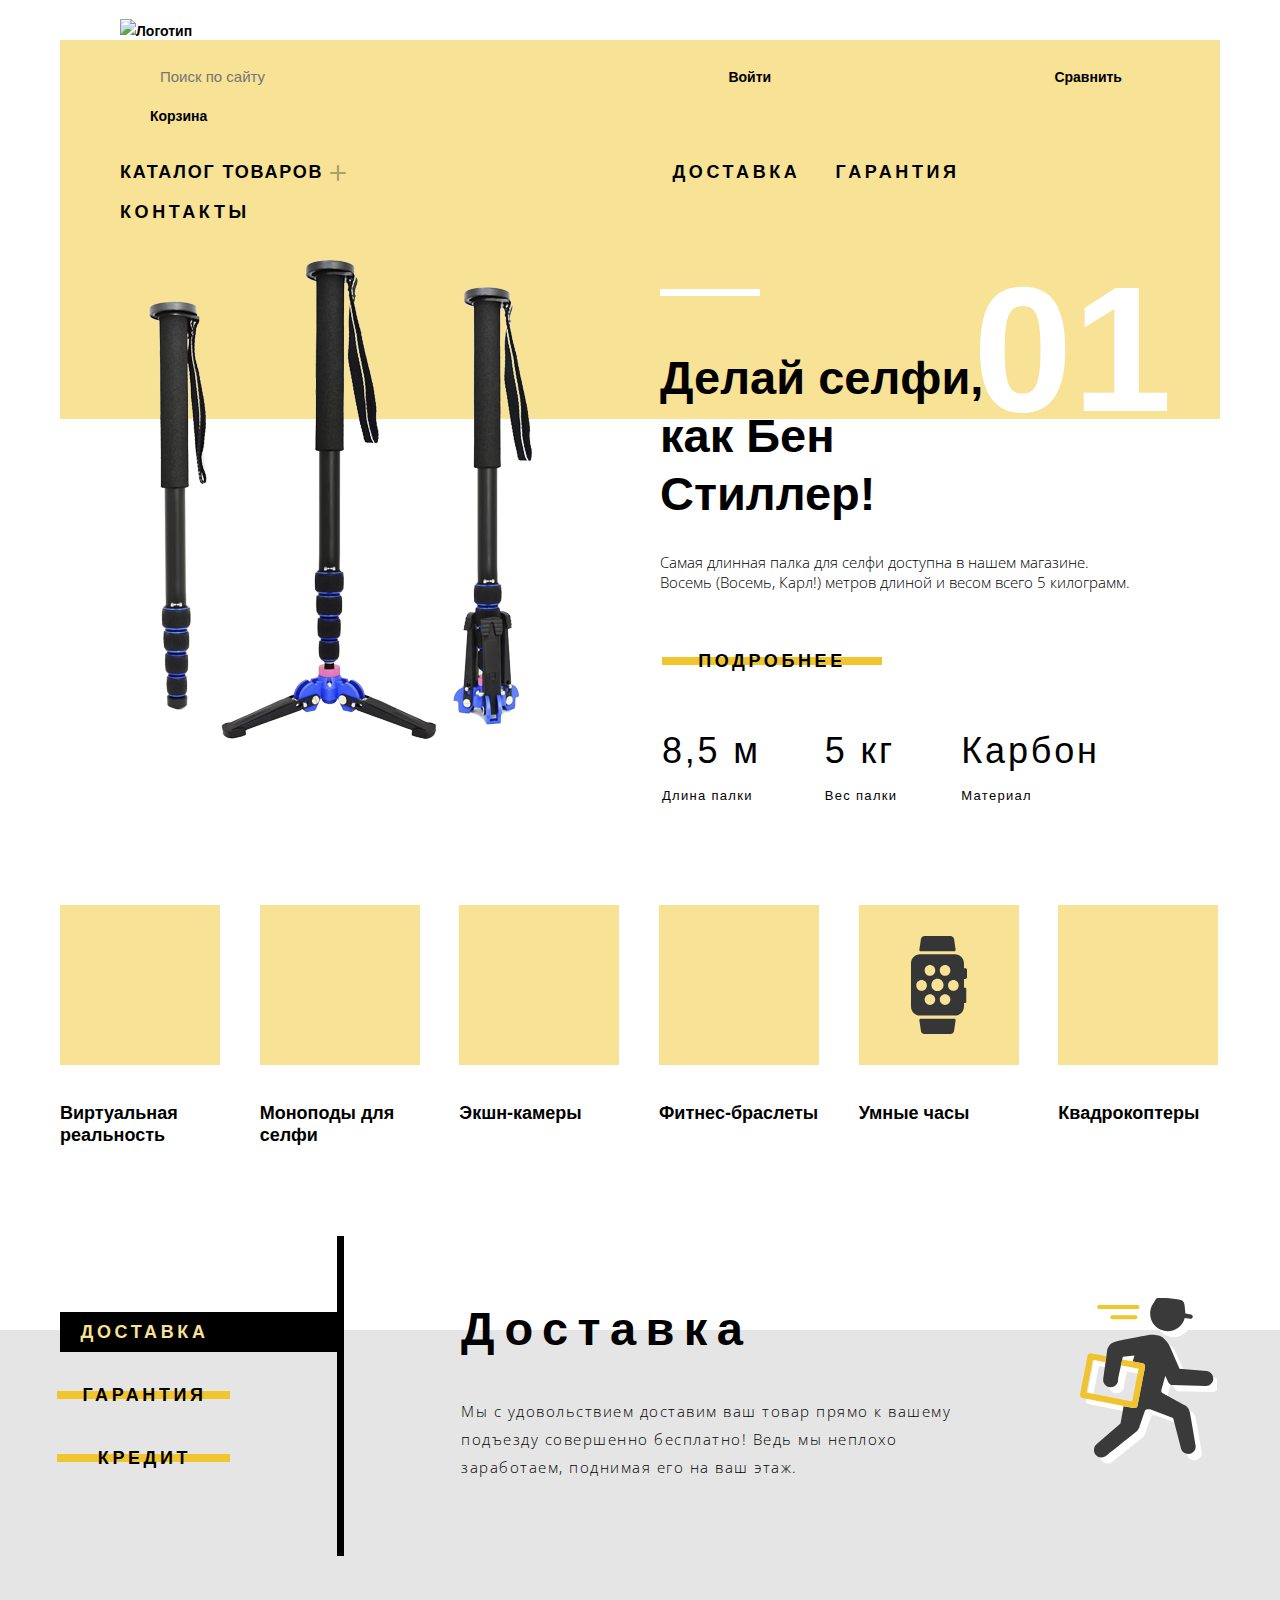
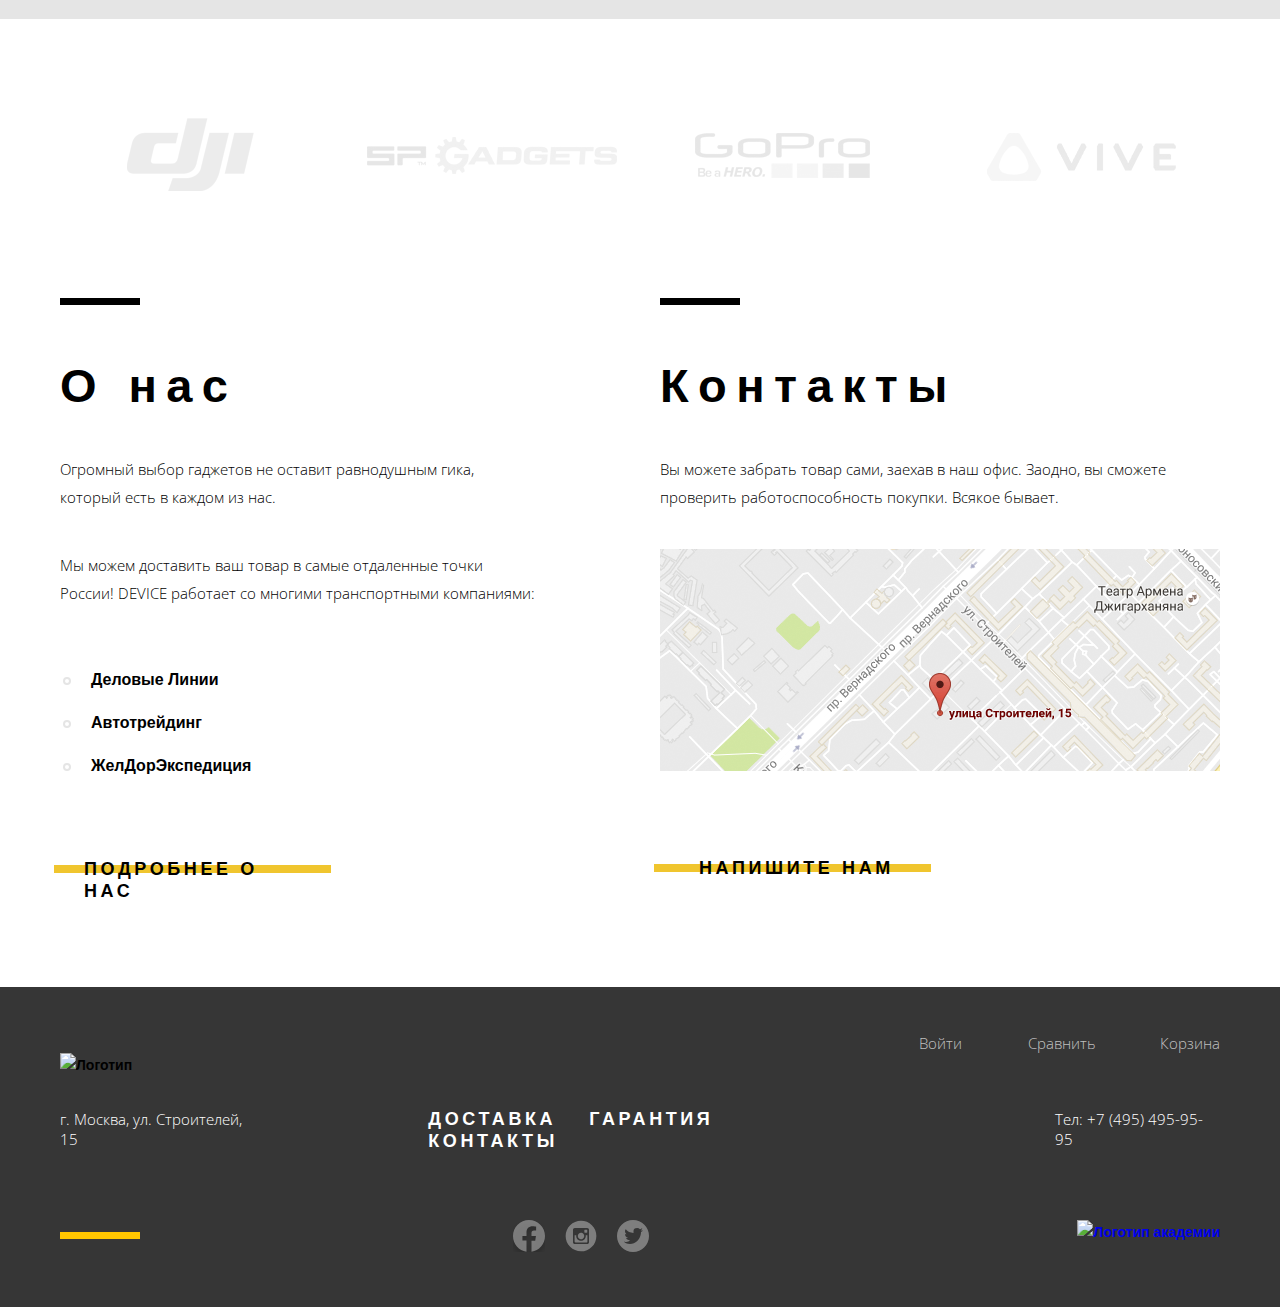
==== commit 3cb2e875: "Скрипт" ====
--- a/index.html
+++ b/index.html
@@ -51,9 +51,7 @@
 						<div class="slide-content">
 							<p class="title-slide">Делай селфи, как Бен Стиллер!</p>
 							<p class="description-slide">Самая длинная палка для селфи доступна в нашем магазине. Восемь (Восемь, Карл!) метров длиной и весом всего 5 килограмм.</p>
-							<div class="slide-link-wrap">
-								<a href="blank.html" class="slide-details">Подробнее</a>
-							</div>
+							<a href="blank.html" class="slide-details">Подробнее</a>
 							<dl class="slide-char">
 								<div>
 									<dt>Длина палки</dt>
@@ -75,9 +73,7 @@
 						<div class="slide-content">
 							<p class="title-slide">Худеем правильно!</p>
 							<p class="description-slide">Мотивирующие фитнес-браслеты помогут найти в себе силы не пропускать занятия и соблюдать диету.</p>
-							<div class="slide-link-wrap">
-								<a href="blank.html" class="slide-details">Подробнее</a>
-							</div>
+							<a href="blank.html" class="slide-details">Подробнее</a>
 							<dl class="slide-char">
 								<div>
 									<dt>Без подзарядки</dt>
@@ -91,9 +87,7 @@
 						<div class="slide-content">
 							<p class="title-slide">Порхает как бабочка, жалит как пчела!</p>
 							<p class="description-slide">Этот обычный, на первый взгляд, квадрокоптер оснащен мощным лазером, замаскированным под стандартную камеру.</p>
-							<div class="slide-link-wrap">
-								<a href="blank.html" class="slide-details">Подробнее</a>
-							</div>
+							<a href="blank.html" class="slide-details">Подробнее</a>
 							<dl class="slide-char">
 								<div>
 									<dt>Дальность полета</dt>
@@ -137,9 +131,9 @@
 				<h2 class="visually-hidden">Информация</h2>
 				<div class="information-wrap">
 					<ul class="information-buttons">
-						<li class="information-button information-button-active"><button type="button">Доставка</button></li>
-						<li class="information-button"><button type="button">Гарантия</button></li>
-						<li class="information-button"><button type="button">Кредит</button></li>
+						<li class="information-button information-button-active"><button type="button" class="information-push">Доставка</button></li>
+						<li class="information-button"><button type="button" class="information-push">Гарантия</button></li>
+						<li class="information-button"><button type="button" class="information-push">Кредит</button></li>
 					</ul>
 					<ul class="information-slider">
 						<li class="information-slide information-slide-active">
@@ -182,7 +176,7 @@
 					<h2>Контакты</h2>
 					<p>Вы можете забрать товар сами, заехав в наш офис. Заодно, вы сможете проверить работоспособность покупки. Всякое бывает.</p>
 					<a href="blank.html" class="map-link"><img src="img/map_1.png" alt="улица Строителей 15" width="560" height="222"></a>
-					<a href="blank.html" class="contacts-link">Напишите нам</a>
+					<a href="blank.html" class="contacts-link" onclick="viewForm(event)">Напишите нам</a>
 				</section>
 			</div>
 		</main>
@@ -215,25 +209,28 @@
 				</div>
 			</div>
 		</footer>
-		<section class="modal-form">
-			<h2>Форма обратной связи</h2>
-			<button class="modal-close" type="button"></button>
-			<form method="post" action="https://echo.htmlacademy.ru/">
-				<div>
-					<label for="form-name">Ваше имя</label>
-					<input type="text" id="form-name" name="" placeholder="Имя Фамилия">
-				</div>
-				<div>
-					<label for="mail">Ваше e-mail</label>
-					<input type="email" id="form-mail" name="" placeholder="email@example.com">
-				</div>
-				<div>
-					<label for="form-text">Текст письма</label>
-					<textarea id="form-text" placeholder="В свободной форме"></textarea>
-				</div>
-				<button type="submit" class="modal-enter">Отправить</button>
-			</form>
+		<section class="modal-form" id="modal-form">
+			<div class="wrap-modal">
+				<h2 class="visually-hidden">Форма обратной связи</h2>
+				<button class="modal-close" type="button"></button>
+				<form method="post" action="https://echo.htmlacademy.ru/">
+					<div>
+						<label for="form-name">Ваше имя</label>
+						<input type="text" id="form-name" name="" placeholder="Имя Фамилия">
+					</div>
+					<div>
+						<label for="mail">Ваше e-mail</label>
+						<input type="email" id="form-mail" name="" placeholder="email@example.com">
+					</div>
+					<div>
+						<label for="form-text">Текст письма</label>
+						<textarea id="form-text" placeholder="В свободной форме"></textarea>
+					</div>
+					<button type="submit" class="modal-enter">Отправить</button>
+				</form>
+			</div>
 		</section>
 		<section class="map"><h2>Карта</h2><img src="https://via.placeholder.com/994x593"></section>
+		<script type="text/javascript" src="script/script.js"></script>
 	</body>
 </html>--- a/css/style.css
+++ b/css/style.css
@@ -49,9 +49,12 @@
 	--fourteen-color: #00ca74;
 	--fifteen-color: #ababab;
 	--sixteen-color: #cfcfcf;
+	--seventeen-color: #DCDCDC;
+	--eighteen-color: #EBEBEB;
 	--main-font: "Open Sans", "Arial", sans-serif;
 	--second-font: "Gilroy", "Arial", sans-serif;
 	--main-rgba: rgba(255, 255, 255, 0.7);
+	--second-rgba: rgba(0, 0, 0, 0.3);
 }
 
 .search-form-text::-webkit-search-decoration,
@@ -90,9 +93,89 @@
 	background-color: var(--five-color);
 }
 
+.search-form input:hover::placeholder{
+	color: var(--second-rgba);
+}
+
+.search-form input:focus::placeholder{
+	color: var(--first-color);
+}
+
+.compare:hover,
+.cart:hover,
+.account-menu a:hover,
+.compare:focus,
+.cart:focus,
+.main-menu-link:hover,
+.main-menu-link:focus,
+.catalog-menu a:hover,
+.categories-item:active a::after,
+.logo[href]:hover,
+.footer-menu a:hover,
+.footer-menu .compare:hover,
+.footer-menu .cart:hover,
+.footer-info-menu a:hover,
+.logo-acad-footer:hover,
+.footer-menu a:focus,
+.footer-info-menu a:focus,
+.logo-acad-footer:focus{
+	opacity: 0.6;
+}
+
+.main-menu-link:active,
+.compare:active,
+.cart:active,
+.catalog-menu a:active,
+.categories-item:active a::after,
+.account-menu a:active,
+.logo[href]:active,
+.footer-menu a:active,
+.footer-menu .compare:active,
+.footer-menu .cart:active,
+.footer-info-menu a:active,
+.logo-acad-footer:active,
+.account-menu a:focus{
+	opacity: 0.3;
+}
+
+.categories-item:hover a::before,
+.categories-item a:focus::before{
+	background-color: var(--six-color);
+}
+
+.categories-item:active a::before{
+	background-color: var(--six-color);
+}
+
+.search-form-button:hover{
+	color: var(--five-color);
+	background-color: var(--first-color);
+}
+
+.search-form-button:active{
+	color: var(--second-rgba);
+	background-color: var(--first-color);
+}
+
 .map,
 .modal-form{
 	display: none;
+}
+
+.view-form{
+	width: 100%;
+	height: 100%;
+	position: fixed;
+    display: flex;
+    align-items: center;
+    z-index: 10;
+}
+
+.wrap-modal{
+	background-color: var(--five-color);
+	margin: 0 auto;
+	width: 860px;
+	display: flex;
 }
 
 .header-navigate{
@@ -124,7 +207,7 @@
 }
 
 .search-form{
-	margin-right: 95px;
+	margin-right: 93px;
 	position: relative;
 }
 
@@ -134,10 +217,10 @@
 }
 
 .search-form-button{
-	border: 1px solid var(--first-color);
+	border: 2px solid transparent;
     background-color: var(--basic-color);
     outline: none;
-    visibility: hidden;
+    color: transparent;
     font-weight: 300;
 	font-size: 15px;
 	line-height: 20px;
@@ -171,7 +254,7 @@
 	flex-wrap: wrap;
 	padding: 0;
     width: 1044px;
-    margin-top: 36px;
+    margin-top: 33px;
     margin-bottom: 0;
 	font-family: var(--second-font);
 	font-style: normal;
@@ -199,16 +282,12 @@
     align-content: flex-start;
     left: -60px;
     width: 1044px;
-    padding-bottom: 30px;
+    padding-bottom: 45px;
     flex-direction: column;
     flex-wrap: wrap;
     font-size: 15px;
     height: 95px;
     text-transform: none;
-}
-
-.slide-link-wrap{
-	position: relative;
 }
 
 .slide-details::before{
@@ -220,13 +299,77 @@
 	position: absolute;
 	z-index: -1;
 	top: 7px;
-}
-
-.slide-details:hover .slide-details::before{
-	height: 40px;
-}
-
-.main-menu-catalog:hover .catalog-menu{
+	transition: all 0.5s;
+}
+
+.slide-details:active,
+.about-link:active,
+.contacts-link:active{
+	color: var(--second-rgba);
+}
+
+.information-button button::before{
+	content: '';
+    width: 173px;
+    height: 8px;
+    background-color: var(--six-color);
+    display: block;
+    position: absolute;
+    z-index: -1;
+    top: 16px;
+    left: -3px;
+    transition: all 0.5s;
+}
+
+.information-button.information-button-active .information-push{
+	background-color: var(--first-color);
+    color: var(--basic-color);
+}
+
+.information-button.information-button-active .information-push:before{
+	content: none;
+}
+
+.sponsor img{
+	filter: grayscale(100%);
+	opacity: 0.5;
+}
+
+
+.sponsor img:hover,
+.sponsor a:focus img{
+	filter: grayscale(0%);
+	opacity: 1;
+}
+
+.information-button.information-button-active .information-push:hover::before{
+	background-color: var(--first-color);
+}
+
+.information-button:nth-child(3) .information-push::before{
+    left: -3px;
+}
+
+.information-button .information-push:hover::before,
+.information-button .information-push:focus::before{
+	height: calc(100% + 1px);
+	top: -1px;
+	transition: all 0.5s;
+}
+
+.slide-details:hover::before,
+.slide-details:focus::before{
+	height: calc(100% + 16px);
+	top: -8px;
+	transition: all 0.5s;
+}
+
+.main-menu-catalog:hover .catalog-menu,
+.main-menu-catalog .main-menu-link:focus + .catalog-menu{
+	display: flex;
+}
+
+.catalog-menu:focus-within{
 	display: flex;
 }
 
@@ -343,13 +486,13 @@
     left: 7px;
 }
 
-.catalog::after{
-	content: url(../img/icon_plus.svg);
+/*.catalog::after{
+/	content: url(../img/icon_plus.svg);
 	width: 22px;
 	height: 22px;
 	background-repeat: no-repeat;
     background-position: center;	
-}
+}*/
 
 .contacts{
 	position: relative;
@@ -387,6 +530,48 @@
 	font-weight: 700;
 	font-size: 18px;
 	text-transform: uppercase;
+	position: relative;
+    z-index: 1
+}
+
+.about a::before{
+	    content: '';
+    width: 277px;
+    height: 8px;
+    background-color: var(--six-color);
+    display: block;
+    position: absolute;
+    z-index: -1;
+    top: 7px;
+    left: -6px;
+    transition: all 0.5s;
+}
+
+.about a:hover::before,
+.about a:focus::before{
+	transition: all 0.5s;
+	top: -7px;
+	height: calc(100% + 16px);
+}
+
+.contacts-link::before{
+	content: '';
+    width: 277px;
+    height: 8px;
+    background-color: var(--six-color);
+    display: block;
+    position: absolute;
+    z-index: -1;
+    top: 7px;
+    left: -6px;
+    transition: all 0.5s;
+}
+
+.contacts-link:hover::before,
+.contacts-link:focus::before{
+	transition: all 0.5s;
+	top: -7px;
+	height: calc(100% + 16px);
 }
 
 .about h2::before,
@@ -573,7 +758,8 @@
 	text-decoration: none;
 	display: flex;
     flex-wrap: wrap;
-    width: 631px;
+    width: 428px;
+    margin-right: 203px;
     letter-spacing: 0.2em;
 }
 
@@ -624,12 +810,28 @@
 	grid-template-rows: min-content 1fr min-content;
 }
 
+.social a:hover,
+.social a:focus{
+	opacity: 1;
+}
+
+.social a:active{
+	opacity: 0.3;
+}
+
 .social a{
 	width: 32px;
-	height: 32px;
-	display: block;
-	background-repeat: no-repeat;
-	background-position: center;
+    height: 32px;
+    display: block;
+    background-repeat: no-repeat;
+    background-size: auto;
+    background-position: -4px 0px;
+    opacity: 0.6;
+}
+
+.social li:nth-child(2) a,
+.social li:nth-child(3) a{
+    background-position: 0px 0px;
 }
 
 .fb{
@@ -652,6 +854,54 @@
 	line-height: 17px;
 }
 
+.filter-color legend{
+    padding-top: 8px;
+    font-style: normal;
+    font-weight: 800;
+    font-size: 14px;
+    line-height: 17px;
+    letter-spacing: 0.1em;
+}
+
+.filter-color ul{
+	padding-left: 0;
+    margin-top: 26px;
+}
+
+.filter-color li{
+	position: relative;
+    display: flex;
+    margin-bottom: 15px;
+}
+
+.filter-color legend::before{
+	background-color: var(--first-color);
+    height: 2px;
+    width: 200px;
+    content: '';
+    display: block;
+    margin-bottom: 15px;
+}
+
+.filter-bluetooth legend{
+    padding-top: 14px;
+    font-style: normal;
+    font-weight: 800;
+    font-size: 14px;
+    line-height: 17px;
+    letter-spacing: 0.1em;
+}
+
+.filter-bluetooth legend::before{
+	background-color: var(--first-color);
+    height: 2px;
+    width: 200px;
+    content: '';
+    display: block;
+    margin-bottom: 15px;
+}
+
+
 .form-filter{
 	font-style: normal;
 	font-weight: 300;
@@ -677,12 +927,19 @@
 	color: var(--first-color);
 }
 
+.title-product{
+	display: flex;
+}
+
 .title-product h3{
 	font-family: var(--second-font);
 	font-style: normal;
 	font-weight: 700;
 	font-size: 18px;
 	line-height: 22px;
+	letter-spacing: 0.05em;
+	width: 265px;
+    margin-top: 22px;
 }
 
 .title-product p{
@@ -691,6 +948,8 @@
 	font-weight: 300;
 	font-size: 16px;
 	line-height: 18px;
+	margin-left: auto;
+    margin-top: 25px;
 }
 
 .button-catalog{
@@ -700,17 +959,23 @@
 	line-height: 18px;
 }
 
-
-.search-form-text:focus + .search-form-button{
-	visibility: visible;
+.search-form-text:focus + .search-form-button,
+.search-form-button:focus{
+	border: 2px solid var(--first-color);
+	color: var(--first-color);
 	cursor: pointer;
 	top: -13px;
 	position: relative;
 }
 
-.search-form-text:focus + .search-form-button::before{
+.search-form-text:focus + .search-form-button:hover{
+	color: var(--five-color);
+}
+
+.search-form-text:focus + .search-form-button::before,
+.search-form-button:focus::before{
 	content: '';
-	height: 1px;
+	height: 2px;
 	width: 355px;
 	background-color: var(--first-color);
 	display: block;
@@ -837,14 +1102,15 @@
 	box-sizing: content-box;
 	background-image: linear-gradient(to bottom, var(--basic-color) 28%, var(--five-color) 28%);
 	position: relative;
-	z-index: -2;
 }
 
 .slide-details{
 	letter-spacing: 0.2em;
 	width: 220px;
     text-align: center;
+    z-index: 1;
     margin-left: 130px;
+    position: relative;
 }
 
 .slider-toggles{
@@ -1028,28 +1294,75 @@
     background-position: center;
 }
 
-.categories-item:nth-child(1) a::before{
+.categories-item:nth-child(1) a::after{
 	background-image: url('../img/popular-1.svg');
-}
-
-.categories-item:nth-child(2) a::before{
+	content: '';
+    width: 160px;
+    height: 160px;
+    display: block;
+    background-position: center;
+    background-repeat: no-repeat;
+    position: absolute;
+    top: 0;}
+
+.categories-item:nth-child(2) a::after{
 	background-image: url('../img/popular-2.svg');
-}
-
-.categories-item:nth-child(3) a::before{
+	content: '';
+    width: 160px;
+    height: 160px;
+    display: block;
+    background-position: center;
+    background-repeat: no-repeat;
+    position: absolute;
+    top: 0;
+}
+
+.categories-item:nth-child(3) a::after{
 	background-image: url('../img/group.svg');
-}
-
-.categories-item:nth-child(4) a::before{
+	content: '';
+    width: 160px;
+    height: 160px;
+    display: block;
+    background-position: center;
+    background-repeat: no-repeat;
+    position: absolute;
+    top: 0;
+}
+
+.categories-item:nth-child(4) a::after{
 	background-image: url('../img/group1.svg');
-}
-
-.categories-item:nth-child(5) a::before{
+	content: '';
+    width: 160px;
+    height: 160px;
+    display: block;
+    background-position: center;
+    background-repeat: no-repeat;
+    position: absolute;
+    top: 0;
+}
+
+.categories-item:nth-child(5) a::after{
 	background-image: url('../img/group2.svg');
-}
-
-.categories-item:nth-child(6) a::before{
+	content: '';
+    width: 160px;
+    height: 160px;
+    display: block;
+    background-position: center;
+    background-repeat: no-repeat;
+    position: absolute;
+    top: 0;
+}
+
+.categories-item:nth-child(6) a::after{
 	background-image: url('../img/popular-6.svg');
+	content: '';
+    width: 160px;
+    height: 160px;
+    display: block;
+    background-position: center;
+    background-repeat: no-repeat;
+    position: absolute;
+    top: 0;
 }
 
 .information{
@@ -1086,12 +1399,12 @@
 	position: relative;
 	display: flex;
     flex-direction: column;
-    margin-right: 251px;
-    margin-top: 68px;
+    margin-right: 123px;
+    margin-top: 73px;
 }
 
 .information-button{
-	margin: 0px 0 23px 14px;
+	margin: 0px 0 23px 0px;
 }
 
 .information-slide{
@@ -1103,13 +1416,15 @@
 	display: block;
 }
 
-.information-buttons button{
+.information-push{
 	letter-spacing: 0.2em;
     padding-bottom: 9px;
     padding-top: 9px;
     outline: none;
     background-color: var(--ten-color);
     border: none;
+    padding-right: 115px;
+    width: 278px;
     font-family: var(--second-font);
     font-style: normal;
     font-weight: 800;
@@ -1120,6 +1435,8 @@
     cursor: pointer;
     text-transform: uppercase;
     color: var(--first-color);
+    z-index: 1;
+    position: relative;
 }
 
 .information-slider h3{
@@ -1256,38 +1573,51 @@
 
 .breadcrumbs-list li:not(:last-child)::after{
 	content: '';
-	display: block;
-	width: 12px;
-	height: 12px;
-	background-image: url('../img/icon_arrow_nav.svg');
+    display: block;
+    width: 12px;
+    position: absolute;
+    height: 12px;
+    background-image: url(../img/icon_arrow_nav.svg);
+    top: 5px;
+    right: -27px;
 }
 
 .range-filter{
 	width: 260px;
-	margin-top: 49px;
 }
 
 .filter-item legend{
-	font-size: 18px;
-	line-height: 24px;
-	text-transform: uppercase;
-	font-weight: 700px;
+    padding-top: 70px;
+	font-style: normal;
+	font-weight: 800;
+	font-size: 14px;
+	line-height: 17px;
+	letter-spacing: 0.1em;
+}
+
+.filter-item legend:before{
+	background-color: var(--first-color);
+	height: 2px;
+	width: 200px;
+	content: '';
+	display: block;
+	margin-bottom: 15px;
 }
 
 .range-controls{
 	position: relative;
 	height: 41px;
 	margin-bottom: 15px;
-	background-color: var(--twelve-color);
 	border-radius: 5px;
-	padding-top: 39px;
+	padding-top: 33px;
 	padding-right: 22px;
-	padding-left: 22px;
+	padding-left: 8px;
 }
 
 .range-controls .scale{
 	height: 2px;
 	background-color: var(--thirteen-color);
+	width: 196px;
 }
 
 .range-controls .bar{
@@ -1305,17 +1635,17 @@
 	border-radius: 50%;
 	box-shadow: 0 2px 1px 0 var(--sixteen-color);
 	position: absolute;
-	top: 31px;
+	top: 25px;
 	left: 0;
 	cursor: pointer;
 }
 
 .range-controls .toggle-min{
-	left: 18px;
+	left: -1px;
 }
 
 .range-controls .toggle-max{
-	left: 160px;
+	left: 134px;
 }
 
 .price-control input{
@@ -1328,6 +1658,7 @@
 }
 
 .custom-checkbox{
+	position: absolute;
 	opacity: 0;
 }
 
@@ -1336,6 +1667,7 @@
 	display: inline-block;
 	width: 24px;
 	height: 24px;
+	margin-right: 19px;
 	background-image: url('../img/checkbox-on.svg');
 }
 
@@ -1349,28 +1681,79 @@
 
 .custom-radio{
 	opacity: 0;
+	position: absolute;
 }
 
 .custom-radio+label::before{
-	content: '';
+	content: url('../img/radio-on.svg');
 	display: inline-block;
 	width: 24px;
 	height: 24px;
-	background-image: url('../img/radio-on.svg');
-	background-position: center;
-	background-repeat: no-repeat;
-	background-size: 100%;
+	margin-right: 17px;
+}
+
+.filter-bluetooth ul{
+	margin-top: 24px;
+    padding-left: 0px;
+}
+
+.filter-bluetooth li{
+	margin-bottom: 16px;
+	display: flex;
+}
+
+.filter-bluetooth label{
+	display: flex;
+	align-items: center;
+}
+
+.button-view{
+	padding-left: 60px;
+    padding-top: 26px;
+	letter-spacing: 0.2em;
+    outline: none;
+    background-color: var(--ten-color);
+    border: none;
+    width: 278px;
+    font-family: var(--second-font);
+    font-style: normal;
+    font-weight: 800;
+    font-size: 18px;
+    display: block;
+    line-height: 22px;
+    margin: 0 auto;
+    cursor: pointer;
+    text-transform: uppercase;
+    color: var(--first-color);
+    z-index: 1;
+    position: relative;
+}
+
+.button-view::before {
+    content: '';
+    width: 195px;
+    height: 8px;
+    background-color: var(--six-color);
+    display: block;
+    position: absolute;
+    z-index: -1;
+    top: 33px;
+    left: 70px;
+    transition: all 0.5s;
+}
+
+.button-view:hover::before, 
+.button-view:focus::before {
+    height: calc(100% - 10px);
+    top: 15px;
+    transition: all 0.5s;
 }
 
 .custom-radio:checked+label:before{
-	content: '';
+	content: url('../img/radio-on-t.svg');
 	display: inline-block;
 	width: 24px;
 	height: 24px;
-	background-image: url('../img/radio-on-t.svg');
-	background-position: center;
-	background-repeat: no-repeat;
-	background-size: 100%;
 }
 
 .price-controls input{
@@ -1379,16 +1762,41 @@
 
 .sorting h2{
 	font-family: var(--second-font);
-	font-style: normal;
-	font-weight: 800;
-	font-size: 16px;
-	line-height: 20px;
-	text-transform: uppercase;
-	color: var(--first-color);	
+    font-style: normal;
+    margin: 0;
+    margin-right: 72px;
+    font-weight: 800;
+    font-size: 16px;
+    letter-spacing: 0.1em;
+    line-height: 20px;
+    text-transform: uppercase;
+    color: var(--first-color);
 }
 
 .sorting ul{
-	list-style: none;
+	padding-left: 0;
+    list-style: none;
+    align-items: center;
+    display: flex;
+    margin: 0;
+    margin-right: 218px;
+}
+
+.sorting li{
+	margin-right: 30px;
+}
+
+.new-product::before{
+	content: url(../img/new.svg);
+	width: 62px;
+	height: 62px;
+	position: absolute;
+	left: 270px;
+    top: 31px;
+}
+
+.sorting li:last-child{
+	margin-right: 0;
 }
 
 .sorting-param{
@@ -1407,14 +1815,16 @@
 	height: 18px;
 	display: block;
 	background-repeat: no-repeat;
-	background-size: 100%;
+	background-size: 55%;
 	background-image: url('../img/icon-down-dir.svg');
 	background-position: center;
 	opacity: 0.3;
+	margin-top: 14px;
 }
 
 .sort-up{
 	transform: rotate(180deg);
+	margin-right: 17px;
 }
 
 .sort-up-click{
@@ -1507,4 +1917,249 @@
 .wrap-footer-social{
 	display: flex;
 	position: relative;
+}
+
+.breadcrumbs{
+	max-width: 1160px;
+	box-sizing: border-box;
+	margin: 0 auto;
+	background-image: linear-gradient(to bottom, var(--basic-color) 10%, var(--five-color) 10%);
+	padding-top: 59px;
+    padding-left: 61px;
+    padding-right: 61px;
+}
+
+.breadcrumbs-list{
+	padding: 0;
+	display: flex;
+    flex-wrap: wrap;
+}
+
+.breadcrumbs-list li{
+	position: relative;
+	margin-right: 41px;
+}
+
+.breadcrumbs-list li:last-child{
+	margin-right: 0;
+}
+
+.breadcrumbs h1{
+	font-family: var(--second-font);
+    font-style: normal;
+    font-weight: 800;
+    font-size: 47px;
+    line-height: 58px;
+    margin-top: 0;
+}
+
+.wrap-catalog{
+    display: flex;
+    margin: 45px auto 0;
+}
+
+.aside-header{
+	background-color: var(--seventeen-color);
+	display: flex;
+  	justify-content: flex-end;
+}
+
+.sorting-wrap{
+	background-color: var(--four-color);
+	display: flex;
+  	justify-content: flex-start;
+}
+
+.header-aside{
+	width: 330px;
+}
+
+.option-search{
+	display: flex;
+    height: 100%;
+    background-color: var(--four-color);
+    justify-content: flex-end;
+}
+
+.sorting{
+	width: 830px;
+	align-items: center;
+	display: flex;
+	padding-bottom: 19px;
+    padding-top: 19px;
+    padding-left: 71px;
+}
+
+fieldset{
+	padding-left: 130px;
+}
+
+.catalog{
+	width: 830px;
+}
+
+.column-filter{
+	flex-grow: 1;
+	display: flex;
+    flex-direction: column;
+}
+
+.column-catalog-list{
+	flex-grow: 1;
+	display: flex;
+    flex-direction: column;
+}
+
+.catalog-list{
+	display: grid;
+    grid-template-columns: 1fr 1fr;
+    margin-left: 71px;
+    padding: 0;
+    margin-top: 71px;
+    grid-column-gap: 38px;
+    grid-row-gap: 31px;
+}
+
+.catalog-list li{
+	position: relative;
+}
+
+.button-catalog{
+	display: none;
+	position: absolute;
+    top: 0;
+    left: 0px;
+    background-color: var(--main-rgba);
+    width: 360px;
+    height: 380px;
+    box-sizing: border-box;
+    padding-top: 153px;
+}
+
+.catalog-list li:hover .button-catalog{
+	display: flex;
+    text-align: center;
+    flex-direction: column;
+}
+
+.button-add{
+	padding-left: 0;
+    padding-top: 26px;
+    letter-spacing: 0.2em;
+    outline: none;
+    background-color: var(--ten-color);
+    border: none;
+    width: 278px;
+    font-family: var(--second-font);
+    font-style: normal;
+    font-weight: 800;
+    font-size: 18px;
+    display: block;
+    line-height: 22px;
+    margin: 0 auto;
+    cursor: pointer;
+    text-transform: uppercase;
+    color: var(--first-color);
+    z-index: 1;
+    position: relative;
+    margin-bottom: 21px;
+}
+
+.button-add::before{
+	content: '';
+    width: 195px;
+    height: 8px;
+    background-color: var(--six-color);
+    display: block;
+    position: absolute;
+    z-index: -1;
+    top: 33px;
+	left: 37px;
+    transition: all 0.5s;
+}
+
+.button-add:hover::before, .button-add:focus::before {
+    height: calc(100% - 10px);
+    top: 17px;
+    transition: all 0.5s;
+}
+
+.button-comparison{
+	margin-right: 8px;
+	font-family: var(--main-font);
+	border: none;
+	background-color: initial;
+	font-style: normal;
+	font-weight: 300;
+	font-size: 13px;
+	line-height: 18px;
+	letter-spacing: 0.1em;
+	cursor: pointer;
+}
+
+.pagination{
+	padding-left: 31px;
+    padding-bottom: 20px;
+    padding-right: 37px;
+    padding-top: 24px;
+    box-sizing: border-box;
+    display: flex;
+    justify-content: space-between;
+    width: 760px;
+    margin-left: 70px;
+    margin-top: 23px;
+    margin-bottom: 79px;
+}
+
+.pagination ul{
+	display: flex;
+    margin: 0;
+    padding-left: 25px;
+    min-width: 100px;
+}
+
+.pagination li{
+	margin-right: 30px;
+}
+
+.pagination ul li:last-child{
+	margin-right: 0;
+}
+
+.wrap-catalog-bg{
+	margin-top: 45px;
+}
+
+.aside-title{
+    padding: 25px 25px 25px 60px;
+    box-sizing: border-box;
+    font-family: var(--second-font);
+    width: 330px;
+    margin: 0;
+    font-style: normal;
+    font-weight: 800;
+    font-size: 16px;
+    line-height: 20px;
+    letter-spacing: 0.1em;
+    text-transform: uppercase;
+    color: var(--first-color);
+}
+
+.min-price input,
+.max-price input{
+	background-color: inherit;
+    border: none;
+    width: 60px;
+}
+
+.min-price,
+.max-price{
+	display: flex;
+	margin-top: 20px;
+    margin-left: -15px;
+}
+
+.filter-color label{
+	display: flex;
+    align-items: center;
 }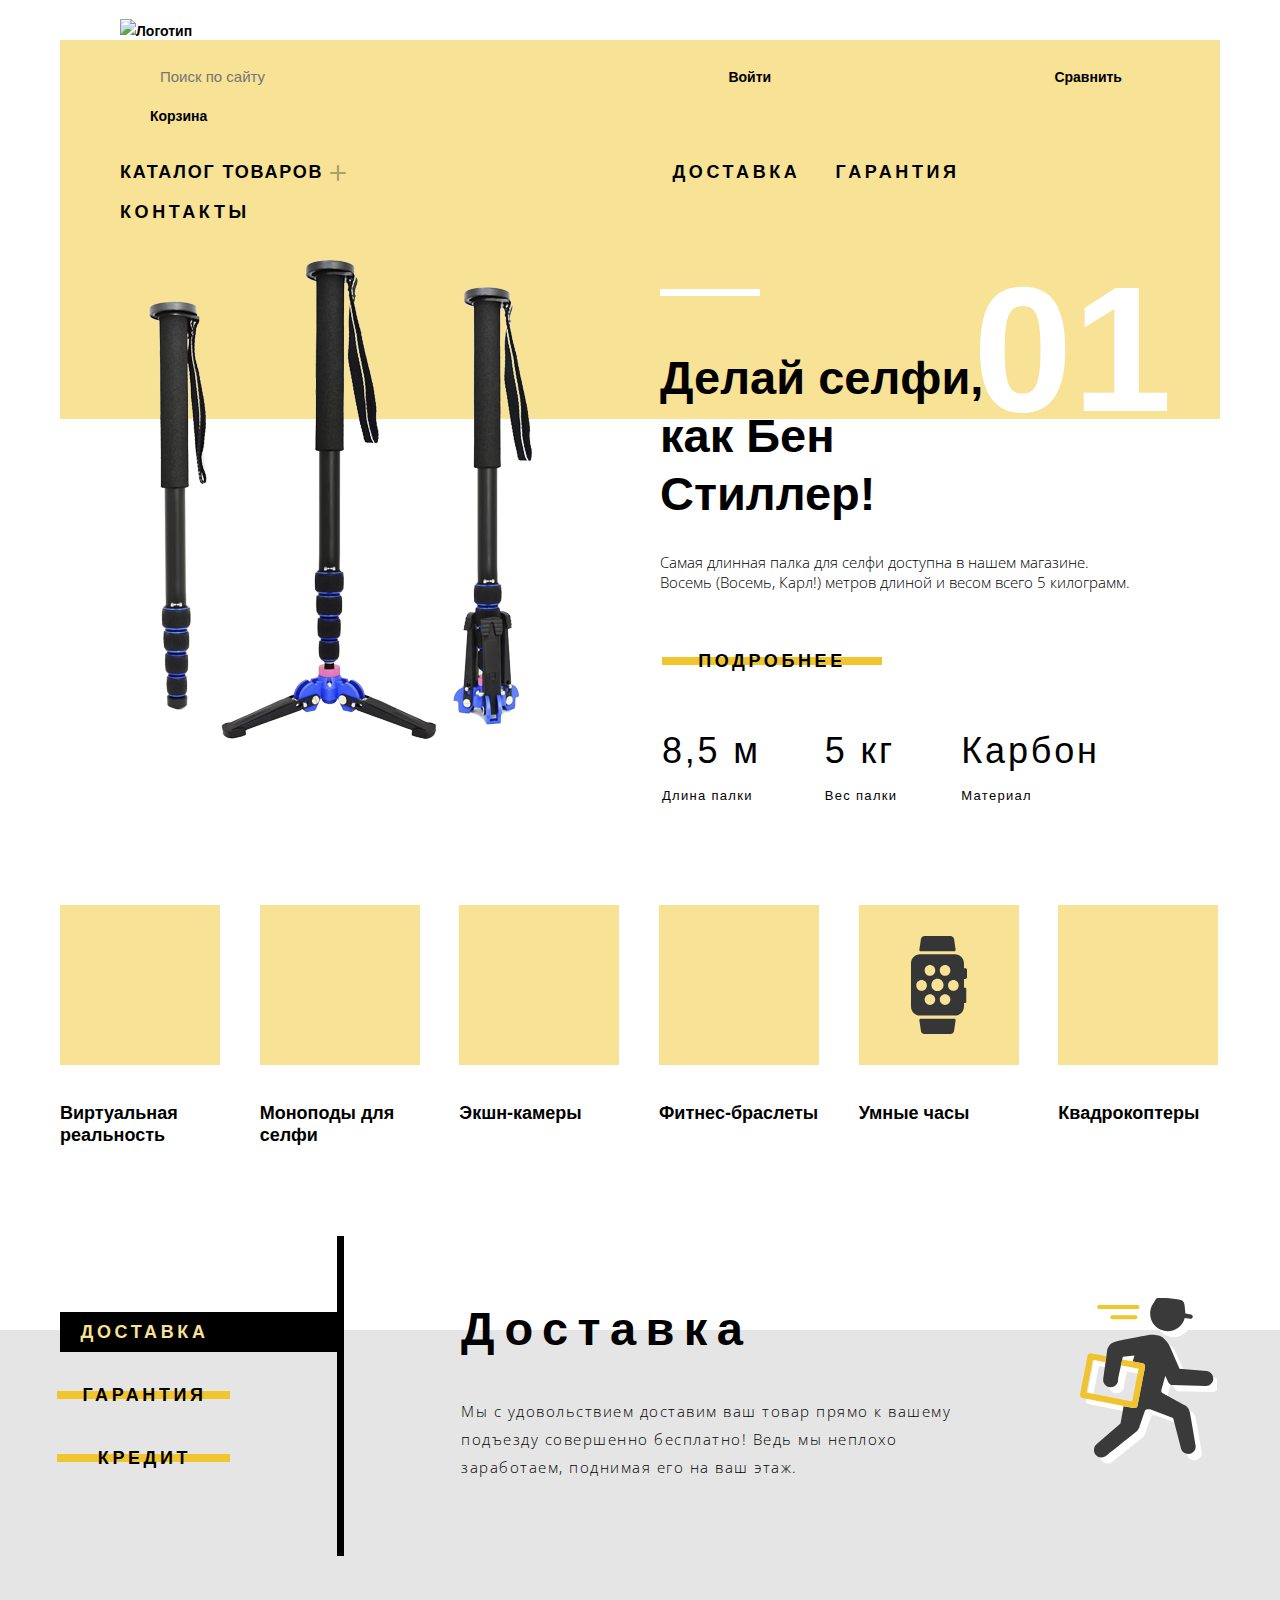
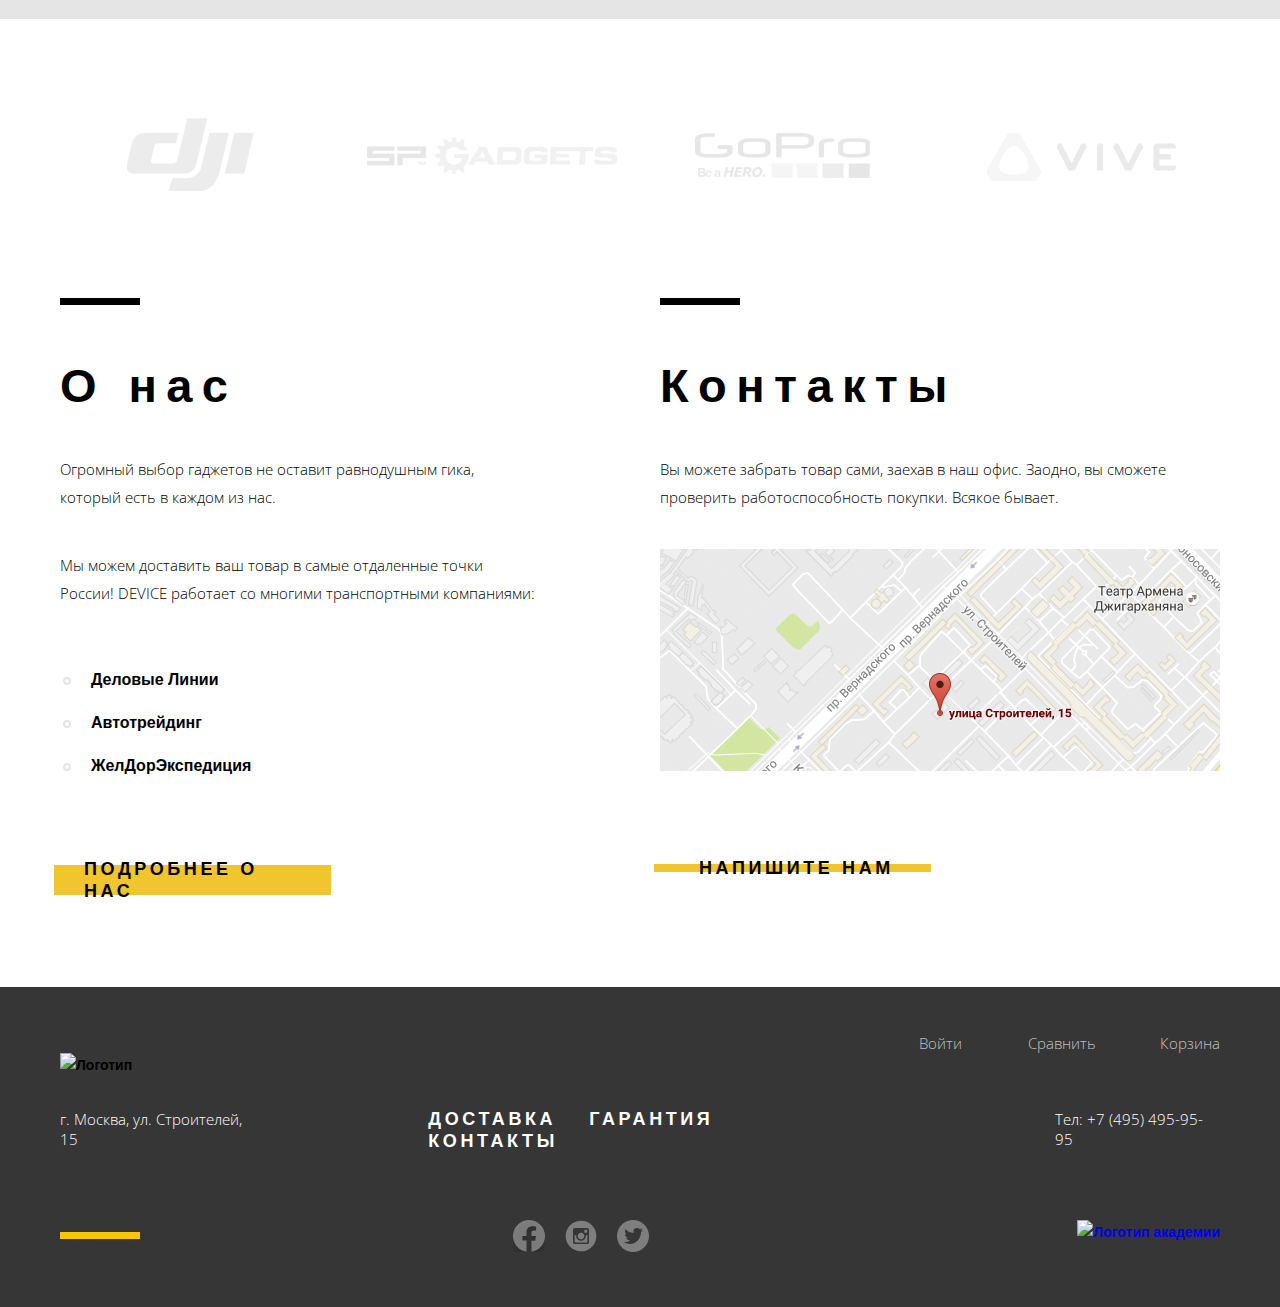
==== commit 8c88aea8: "форма и карта" ====
--- a/index.html
+++ b/index.html
@@ -28,7 +28,7 @@
 						<a href="blank.html" class="main-menu-link">Каталог товаров</a>			
 						<ul class="catalog-menu">
 							<li><a href="blank.html">Виртуальная реальность</a></li>
-							<li><a href="blank.html">Моноподы для селфи</a></li>
+							<li><a href="catalog.html">Моноподы для селфи</a></li>
 							<li><a href="blank.html">Экшн-камеры</a></li>
 							<li><a href="blank.html">Фитнес-браслеты</a></li>
 							<li class="catalog-new-line"><a href="blank.html">Умные часы</a></li>
@@ -175,7 +175,7 @@
 				<section class="contacts">
 					<h2>Контакты</h2>
 					<p>Вы можете забрать товар сами, заехав в наш офис. Заодно, вы сможете проверить работоспособность покупки. Всякое бывает.</p>
-					<a href="blank.html" class="map-link"><img src="img/map_1.png" alt="улица Строителей 15" width="560" height="222"></a>
+					<a href="blank.html" class="map-link" id="map"><img src="img/map_1.png" alt="улица Строителей 15" width="560" height="222"></a>
 					<a href="blank.html" class="contacts-link" onclick="viewForm(event)">Напишите нам</a>
 				</section>
 			</div>
@@ -212,7 +212,7 @@
 		<section class="modal-form" id="modal-form">
 			<div class="wrap-modal">
 				<h2 class="visually-hidden">Форма обратной связи</h2>
-				<button class="modal-close" type="button"></button>
+				<button class="modal-close" type="button" onclick="closeForm(event)"></button>
 				<form method="post" action="https://echo.htmlacademy.ru/">
 					<div>
 						<label for="form-name">Ваше имя</label>
@@ -230,7 +230,7 @@
 				</form>
 			</div>
 		</section>
-		<section class="map"><h2>Карта</h2><img src="https://via.placeholder.com/994x593"></section>
+		<section class="map"><h2 class="visually-hidden">Карта</h2><iframe src="https://yandex.ru/map-widget/v1/?um=constructor%3Ab52c7cdff85ee78c519f712e29b67371b51303b69a897749e8e4847236f646de&amp;source=constructor" width="994" height="593" frameborder="0"></iframe></section>
 		<script type="text/javascript" src="script/script.js"></script>
 	</body>
 </html>--- a/css/style.css
+++ b/css/style.css
@@ -118,7 +118,15 @@
 .logo-acad-footer:hover,
 .footer-menu a:focus,
 .footer-info-menu a:focus,
-.logo-acad-footer:focus{
+.logo-acad-footer:focus,
+.custom-checkbox+label:focus::before,
+.custom-checkbox+label:hover::before,
+.custom-radio+label:hover::before,
+.custom-radio+label:focus::before,
+.custom-checkbox+label[disabled],
+.custom-radio+label[disabled],
+.sorting a:hover,
+.sorting a:focus{
 	opacity: 0.6;
 }
 
@@ -176,6 +184,7 @@
 	margin: 0 auto;
 	width: 860px;
 	display: flex;
+	flex-direction: column;
 }
 
 .header-navigate{
@@ -293,7 +302,7 @@
 .slide-details::before{
 	content: '';
 	width: 220px;
-	height: 8px;
+	height: calc(100% - 14px);
 	background-color: var(--six-color);
 	display: block;
 	position: absolute;
@@ -308,10 +317,26 @@
 	color: var(--second-rgba);
 }
 
+.wrap-modal form{
+	display: flex;
+	width: 760px;
+	margin: 0 auto;
+	flex-wrap: wrap;
+}
+
+.wrap-modal label{
+	font-family: var(--second-font);
+	font-style: normal;
+	font-weight: 800;
+	font-size: 18px;
+	line-height: 22px;
+	color: var(--first-color);
+}
+
 .information-button button::before{
 	content: '';
     width: 173px;
-    height: 8px;
+    height: calc(100% - 32px);;
     background-color: var(--six-color);
     display: block;
     position: absolute;
@@ -458,6 +483,11 @@
 
 .account-menu li{
 	position: relative;
+	margin-right: 25px;
+}
+
+.account-menu li:last-child{
+	margin-right: 0;
 }
 
 .page-header .user::before{
@@ -535,9 +565,9 @@
 }
 
 .about a::before{
-	    content: '';
+	content: '';
     width: 277px;
-    height: 8px;
+    height: calc(100% - 14px);
     background-color: var(--six-color);
     display: block;
     position: absolute;
@@ -557,7 +587,7 @@
 .contacts-link::before{
 	content: '';
     width: 277px;
-    height: 8px;
+    height: calc(100% - 14px);
     background-color: var(--six-color);
     display: block;
     position: absolute;
@@ -907,6 +937,7 @@
 	font-weight: 300;
 	font-size: 14px;
 	line-height: 19px;
+	width: 400px;
 }
 
 .form-filter fieldset{
@@ -939,7 +970,7 @@
 	line-height: 22px;
 	letter-spacing: 0.05em;
 	width: 265px;
-    margin-top: 22px;
+    margin-top: 23px;
 }
 
 .title-product p{
@@ -949,7 +980,7 @@
 	font-size: 16px;
 	line-height: 18px;
 	margin-left: auto;
-    margin-top: 25px;
+    margin-top: 27px;
 }
 
 .button-catalog{
@@ -959,13 +990,21 @@
 	line-height: 18px;
 }
 
-.search-form-text:focus + .search-form-button,
-.search-form-button:focus{
+.search-form-text:focus + .search-form-button{
 	border: 2px solid var(--first-color);
 	color: var(--first-color);
 	cursor: pointer;
 	top: -13px;
 	position: relative;
+}
+
+.search-form-button:focus{
+	border: 2px solid var(--first-color);
+	color: var(--five-color);
+	cursor: pointer;
+	top: -13px;
+	position: relative;
+	background-color: var(--first-color);
 }
 
 .search-form-text:focus + .search-form-button:hover{
@@ -1520,8 +1559,11 @@
 	background-image: url('../img/button_close.svg');
 	border: none;
 	width: 55px;
+	margin-left: auto;
 	height: 55px;
 	background-color: var(--five-color);
+	margin-top: 20px;
+	margin-right: 20px;
 }
 
 .modal-form label{
@@ -1531,6 +1573,23 @@
 	font-size: 18px;
 	line-height: 22px;
 	color: var(--first-color);
+	margin-bottom: 10px;
+}
+
+.modal-form div{
+	display: flex;
+	flex-direction: column;
+	width: 960px;
+}
+
+.wrap-modal{
+	box-shadow: 0px 10px 16px rgba(0, 0, 0, 0.15);
+}
+
+.wrap-modal div:first-child,
+.wrap-modal div:nth-child(2){
+	width: 360px;
+	box-sizing: border-box;
 }
 
 .modal-form input,
@@ -1551,10 +1610,14 @@
 	font-weight: 700;
 	font-size: 18px;
 	line-height: 22px;
+	position: relative;
 	text-transform: uppercase;
 	color: var(--first-color);
 	border: none;
 	background-color: white;
+	z-index: 1;
+	margin-bottom: 70px;
+	margin-left: 20px;
 }
 
 .breadcrumbs-list{
@@ -1731,8 +1794,8 @@
 
 .button-view::before {
     content: '';
-    width: 195px;
-    height: 8px;
+    width: 200px;
+    height: calc(100% - 40px);
     background-color: var(--six-color);
     display: block;
     position: absolute;
@@ -2068,7 +2131,7 @@
 .button-add::before{
 	content: '';
     width: 195px;
-    height: 8px;
+    height: calc(100% - 41px);
     background-color: var(--six-color);
     display: block;
     position: absolute;
@@ -2109,6 +2172,7 @@
     margin-left: 70px;
     margin-top: 23px;
     margin-bottom: 79px;
+    background-color: var(--eighteen-color);
 }
 
 .pagination ul{
@@ -2162,4 +2226,65 @@
 .filter-color label{
 	display: flex;
     align-items: center;
+}
+
+.catalog-list li:focus .button-catalog{
+    display: flex;
+    text-align: center;
+    flex-direction: column;
+}
+
+.wrap-modal div:first-child input, 
+.wrap-modal div:nth-child(2) input{
+    width: 369px;
+    box-sizing: border-box;
+    padding: 17px 20px;
+}
+
+.wrap-modal div:first-child{
+	margin-right: 40px;
+}
+
+.wrap-modal div:nth-child(3){
+	margin-top: 30px;
+}
+
+.wrap-modal div:nth-child(3) textarea{
+	width: 766px;
+	box-sizing: border-box;
+	min-height: 170px;
+	margin-bottom: 70px;
+	resize: none;
+}
+
+.modal-enter::before {
+	content: '';
+    width: 160px;
+    height: calc(100% - 15px);
+    background-color: var(--six-color);
+    display: block;
+    position: absolute;
+    z-index: -1;
+    top: 7px;
+    left: -22px;
+    transition: all 0.5s;
+}
+
+.modal-enter:hover::before, .modal-enter:focus::before {
+    transition: all 0.5s;
+    top: -7px;
+    height: calc(100% + 16px);
+}
+
+.map-active{
+	width: 100%;
+    height: 100%;
+    position: fixed;
+    display: flex;
+    align-items: center;
+    z-index: 10;
+}
+
+.map iframe{
+	margin: 0 auto;
 }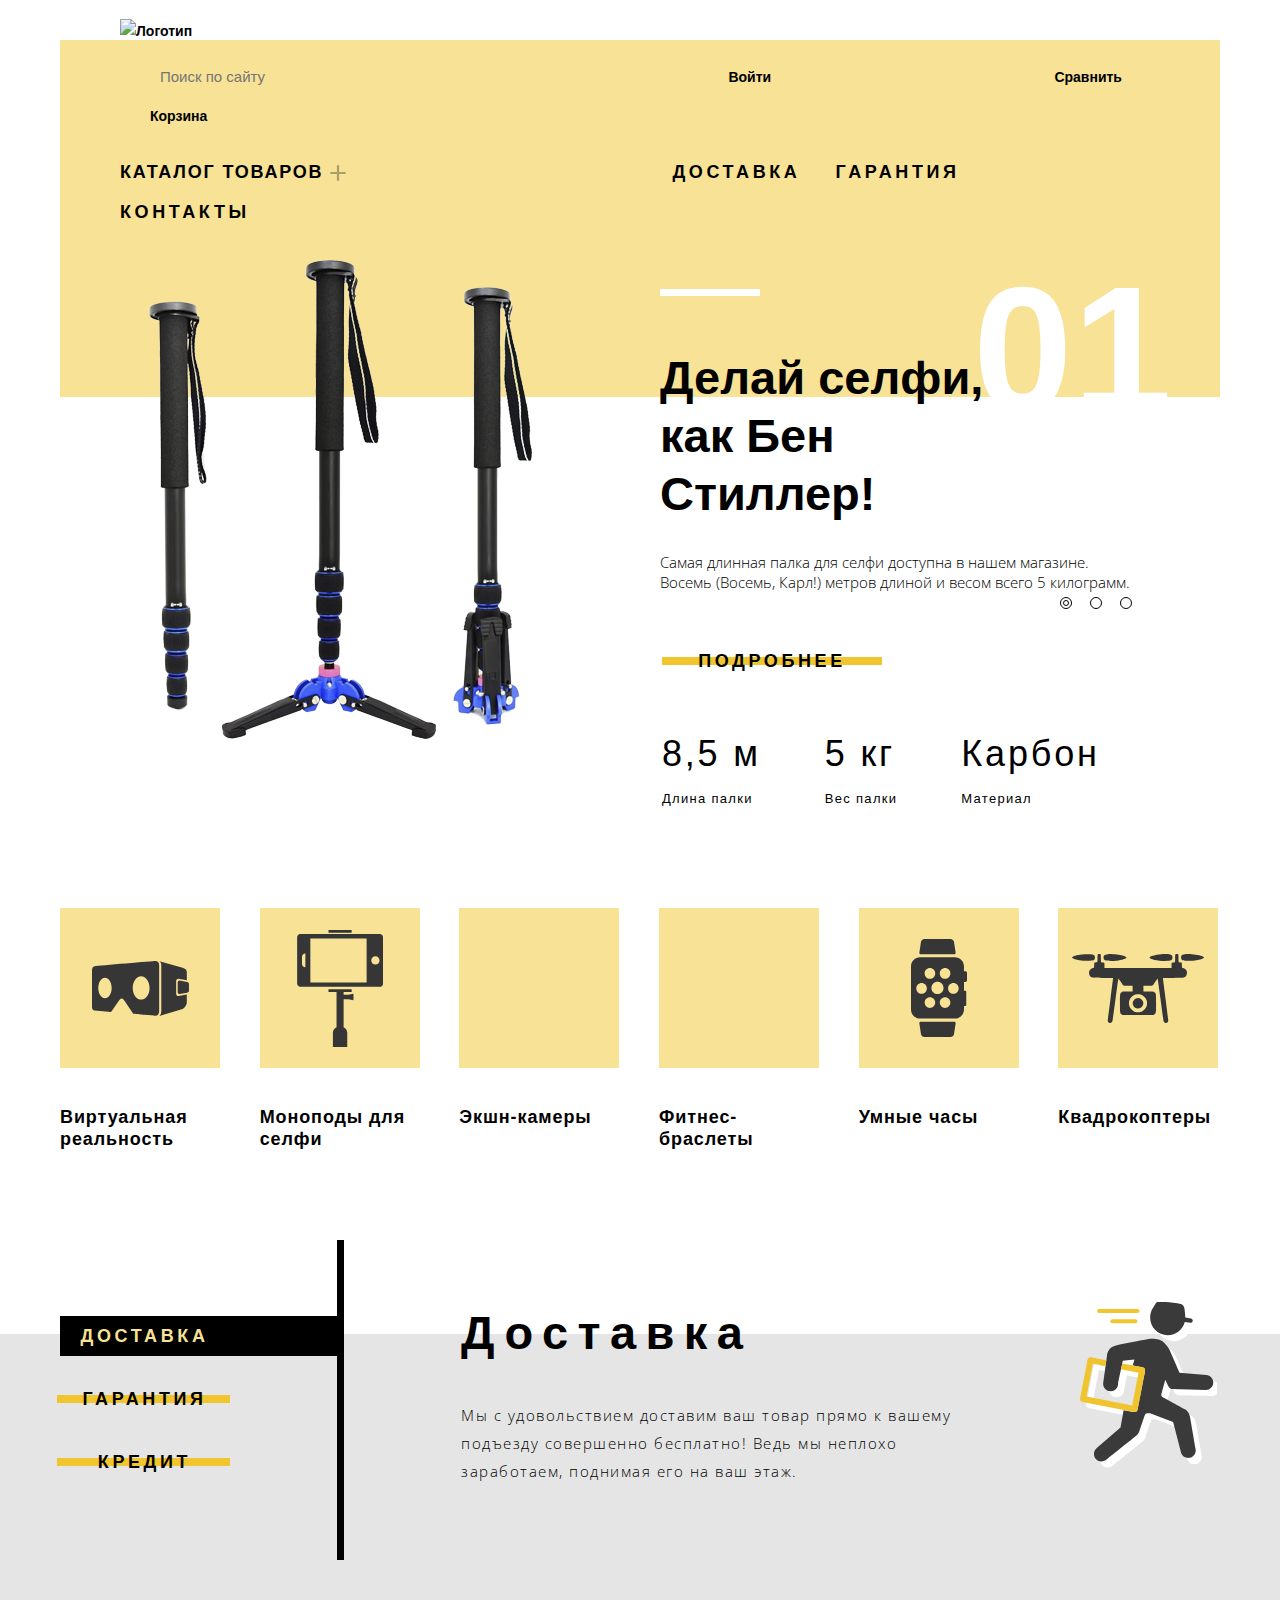
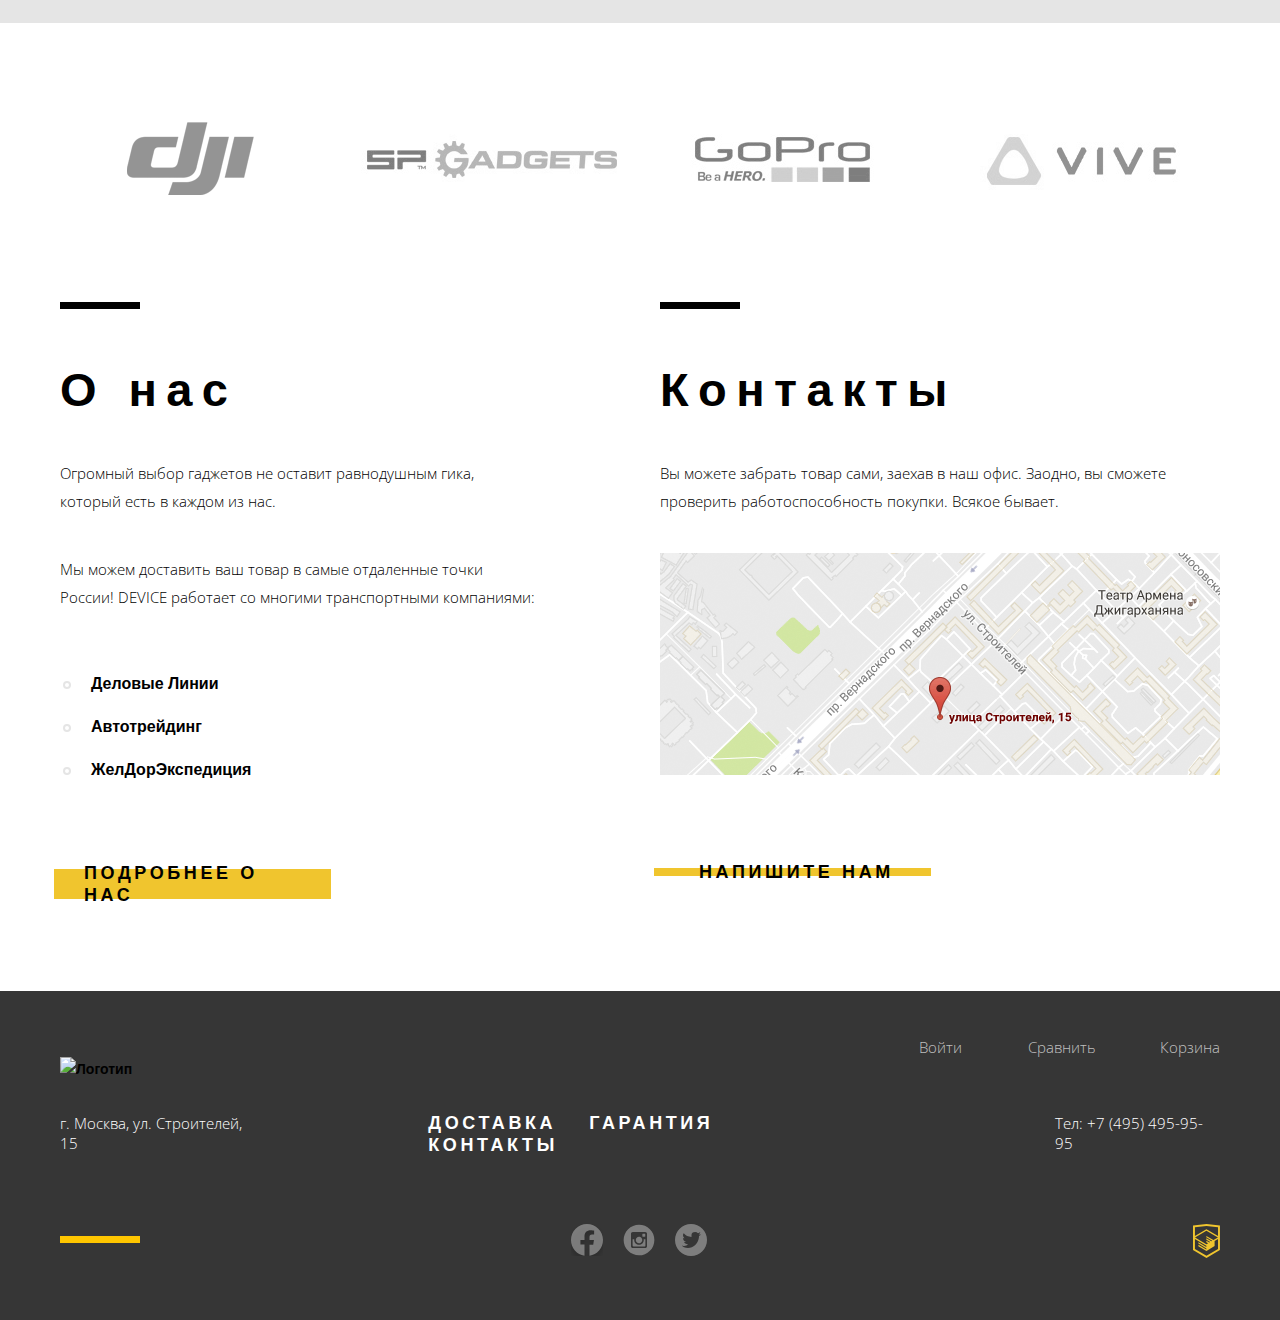
==== commit e203f800: "PP" ====
--- a/index.html
+++ b/index.html
@@ -10,9 +10,9 @@
 	<body class="page-body">
 		<header class="page-header">
 			<nav class="header-navigate">
-				<a class="logo"><img src="img/logo.svg" alt="Логотип" class="logo-header" width="163" height="35px"></a>
+				<a class="logo"><img src="img/logo.svg" alt="Логотип" class="logo-header" width="163" height="35"></a>
 				<div class="header-line">
-					<form class="search-form" method="GET" action="">
+					<form class="search-form" method="GET" action="https://echo.htmlacademy.ru/">
 						<label for="search-button"><span class="visually-hidden">Форма поиска</span></label>
 						<input type="search" name="search" id="search-button" class="search-form-text" placeholder="Поиск по сайту">
 						<button type="submit" class="search-form-button">Найти</button>
@@ -30,7 +30,7 @@
 							<li><a href="blank.html">Виртуальная реальность</a></li>
 							<li><a href="catalog.html">Моноподы для селфи</a></li>
 							<li><a href="blank.html">Экшн-камеры</a></li>
-							<li><a href="blank.html">Фитнес-браслеты</a></li>
+							<li><a href="blank.html">Фитнес-&nbsp;браслеты</a></li>
 							<li class="catalog-new-line"><a href="blank.html">Умные часы</a></li>
 							<li><a href="blank.html">Квадрокоптеры</a></li>
 						</ul>
@@ -47,7 +47,7 @@
 				<h2 class="visually-hidden">Cлайдер товаров</h2>
 				<ul class="slider-list">
 					<li class="slide slide-active">
-						<a href="blank.html" class="slide-link"><img src="img/slider-1_1.png" alt="Товар" width="384" height="486"></a>
+						<a href="blank.html" class="slide-link"><img src="img/slider_1_1.png" alt="Товар" width="384" height="486"></a>
 						<div class="slide-content">
 							<p class="title-slide">Делай селфи, как Бен Стиллер!</p>
 							<p class="description-slide">Самая длинная палка для селфи доступна в нашем магазине. Восемь (Восемь, Карл!) метров длиной и весом всего 5 килограмм.</p>
@@ -69,7 +69,7 @@
 						</div>
 					</li>
 					<li class="slide">
-						<a href="blank.html" class="slide-link"><img src="img/slider-2_1.png" alt="Товар" width="345" height="485"></a>
+						<a href="blank.html" class="slide-link"><img src="img/slider_2_1.png" alt="Товар" width="345" height="485"></a>
 						<div class="slide-content">
 							<p class="title-slide">Худеем правильно!</p>
 							<p class="description-slide">Мотивирующие фитнес-браслеты помогут найти в себе силы не пропускать занятия и соблюдать диету.</p>
@@ -83,7 +83,7 @@
 						</div>
 					</li>
 					<li class="slide">
-						<a href="blank.html" class="slide-link"><img src="img/slider-3_1.png" alt="Товар"  width="526" height="334"></a>
+						<a href="blank.html" class="slide-link"><img src="img/slider_3_1.png" alt="Товар"  width="526" height="334"></a>
 						<div class="slide-content">
 							<p class="title-slide">Порхает как бабочка, жалит как пчела!</p>
 							<p class="description-slide">Этот обычный, на первый взгляд, квадрокоптер оснащен мощным лазером, замаскированным под стандартную камеру.</p>
@@ -154,10 +154,10 @@
 			<section class="sponsor">
 				<h2 class="visually-hidden">Спонсоры</h2>
 				<ul>
-					<li><a href="blank.html"><img src="img/logo-1_1.png" alt="dji" width="260" height="100"></a></li>
-					<li><a href="blank.html"><img src="img/logo-2_1.png" alt="SP" width="260" height="100"></a></li>
-					<li><a href="blank.html"><img src="img/logo-3_1.png" alt="Go Pro" width="260" height="100"></a></li>
-					<li><a href="blank.html"><img src="img/logo-4_1.png" alt="VIVE" width="260" height="100"></a></li>
+					<li><a href="blank.html"><img src="img/logo_1_1.png" alt="dji" width="260" height="100"></a></li>
+					<li><a href="blank.html"><img src="img/logo_2_1.png" alt="SP" width="260" height="100"></a></li>
+					<li><a href="blank.html"><img src="img/logo_3_1.png" alt="Go Pro" width="260" height="100"></a></li>
+					<li><a href="blank.html"><img src="img/logo_4_1.png" alt="VIVE" width="260" height="100"></a></li>
 				</ul>
 			</section>
 			<div class="wrap-about">
@@ -176,7 +176,7 @@
 					<h2>Контакты</h2>
 					<p>Вы можете забрать товар сами, заехав в наш офис. Заодно, вы сможете проверить работоспособность покупки. Всякое бывает.</p>
 					<a href="blank.html" class="map-link" id="map"><img src="img/map_1.png" alt="улица Строителей 15" width="560" height="222"></a>
-					<a href="blank.html" class="contacts-link" onclick="viewForm(event)">Напишите нам</a>
+					<a href="blank.html" class="contacts-link" id="view-form">Напишите нам</a>
 				</section>
 			</div>
 		</main>
@@ -197,7 +197,7 @@
 						<li><a href="blank.html">Гарантия</a></li>
 						<li><a href="blank.html">Контакты</a></li>
 					</ul>
-					<a href="tel: +74954959595" class="phone">Тел: +7 (495) 495-95-95</a>
+					<a href="tel:+74954959595" class="phone">Тел: +7 (495) 495-95-95</a>
 				</div>
 				<div class="wrap-footer-social">
 					<ul class="social">
@@ -205,32 +205,39 @@
 						<li><a href="blank.html" class="inst"><span class="visually-hidden">Инстаграм</span></a></li>
 						<li><a href="blank.html" class="twitt"><span class="visually-hidden">Твитер</span></a></li>
 					</ul>
-					<a href="https://htmlacademy.ru/intensive/htmlcss" class="logo-acad-footer"><img src="img/logo-html.svg" alt="Логотип академии" width="27" height="34"></a>
+					<a href="https://htmlacademy.ru/intensive/htmlcss" class="logo-acad-footer"><img src="img/logo_html.svg" alt="Логотип академии" width="27" height="34"></a>
 				</div>
 			</div>
 		</footer>
 		<section class="modal-form" id="modal-form">
 			<div class="wrap-modal">
 				<h2 class="visually-hidden">Форма обратной связи</h2>
-				<button class="modal-close" type="button" onclick="closeForm(event)"></button>
-				<form method="post" action="https://echo.htmlacademy.ru/">
+				<button class="modal-close" type="button" id="close-form"></button>
+				<form method="post" id="popup-form" action="https://echo.htmlacademy.ru/">
 					<div>
 						<label for="form-name">Ваше имя</label>
-						<input type="text" id="form-name" name="" placeholder="Имя Фамилия">
+						<input type="text" id="form-name" class="input-form" name="name-user" placeholder="Имя Фамилия" required>
 					</div>
 					<div>
-						<label for="mail">Ваше e-mail</label>
-						<input type="email" id="form-mail" name="" placeholder="email@example.com">
+						<label for="form-mail">Ваше e-mail</label>
+						<input type="email" id="form-mail" class="input-form"  name="mail-user" placeholder="email@example.com" required>
 					</div>
 					<div>
 						<label for="form-text">Текст письма</label>
-						<textarea id="form-text" placeholder="В свободной форме"></textarea>
+						<textarea id="form-text" name="form-text" class="input-form"  placeholder="В свободной форме" required></textarea>
 					</div>
 					<button type="submit" class="modal-enter">Отправить</button>
 				</form>
 			</div>
 		</section>
-		<section class="map"><h2 class="visually-hidden">Карта</h2><iframe src="https://yandex.ru/map-widget/v1/?um=constructor%3Ab52c7cdff85ee78c519f712e29b67371b51303b69a897749e8e4847236f646de&amp;source=constructor" width="994" height="593" frameborder="0"></iframe></section>
-		<script type="text/javascript" src="script/script.js"></script>
+		<section class="map">
+			<h2 class="visually-hidden">Карта</h2>
+			<div class="map-wrap">
+				<button class="map-close" type="button" id="map-close"></button>
+				<iframe src="https://yandex.ru/map-widget/v1/?um=constructor%3Ab52c7cdff85ee78c519f712e29b67371b51303b69a897749e8e4847236f646de&amp;source=constructor" width="994" height="593"></iframe>
+				<p><img src="img/map_big.png" alt="улица Строителей 15" width="994" height="593"></p>
+			</div>
+		</section>
+		<script type="text/javascript" src="js/script.js"></script>
 	</body>
 </html>--- a/css/style.css
+++ b/css/style.css
@@ -28,6 +28,13 @@
 		url("../fonts/opensanslight.woff");
 	font-style: normal;
 	font-weight: 300;
+}
+
+@keyframes bounce{
+	0% { transform: translateY(-2000px); }
+	70% { transform: translateY(30px); }
+	90% { transform: translateY(-10px); }
+	100% { transform: translateY(0); }
 }
 
 :root{
@@ -51,10 +58,13 @@
 	--sixteen-color: #cfcfcf;
 	--seventeen-color: #DCDCDC;
 	--eighteen-color: #EBEBEB;
+	--nineteen-color: #D9D9D9;
+	--twenty-color: #EAEAEA;
 	--main-font: "Open Sans", "Arial", sans-serif;
 	--second-font: "Gilroy", "Arial", sans-serif;
 	--main-rgba: rgba(255, 255, 255, 0.7);
 	--second-rgba: rgba(0, 0, 0, 0.3);
+	--three-rgba: rgba(0, 0, 0, 0.6);
 }
 
 .search-form-text::-webkit-search-decoration,
@@ -109,6 +119,7 @@
 .main-menu-link:hover,
 .main-menu-link:focus,
 .catalog-menu a:hover,
+.catalog-menu a:focus,
 .categories-item:active a::after,
 .logo[href]:hover,
 .footer-menu a:hover,
@@ -119,15 +130,26 @@
 .footer-menu a:focus,
 .footer-info-menu a:focus,
 .logo-acad-footer:focus,
-.custom-checkbox+label:focus::before,
+.custom-checkbox:focus+label::before,
 .custom-checkbox+label:hover::before,
 .custom-radio+label:hover::before,
-.custom-radio+label:focus::before,
+.custom-radio:focus+label::before,
 .custom-checkbox+label[disabled],
 .custom-radio+label[disabled],
-.sorting a:hover,
-.sorting a:focus{
+.sorting a[href]:hover,
+.sorting a:focus,
+.map-close,
+.breadcrumbs-list a:hover{
 	opacity: 0.6;
+}
+
+.breadcrumbs-list a:active{
+	opacity: 0.1;
+}
+
+.custom-checkbox:active + label::before,
+.custom-radio:active + label::before{
+	opacity: 1;
 }
 
 .main-menu-link:active,
@@ -160,6 +182,8 @@
 	background-color: var(--first-color);
 }
 
+
+
 .search-form-button:active{
 	color: var(--second-rgba);
 	background-color: var(--first-color);
@@ -168,6 +192,19 @@
 .map,
 .modal-form{
 	display: none;
+}
+
+.button-add:active,
+.button-catalog .button-comparison{
+	color: var(--three-rgba);
+}
+
+.button-comparison:hover{
+	color: var(--first-color);
+}
+
+.button-comparison:active{
+	color: var(--second-rgba);
 }
 
 .view-form{
@@ -177,6 +214,8 @@
     display: flex;
     align-items: center;
     z-index: 10;
+    animation-name: bounce;
+    animation-duration: 0.6s;
 }
 
 .wrap-modal{
@@ -279,10 +318,10 @@
 }
 
 .catalog-menu{
-	z-index: 1;
-	font-style: normal;
+    z-index: 1;
+    font-style: normal;
     font-weight: 300;
-    padding-top: 45px;
+    padding-top: 34px;
     position: absolute;
     display: none;
     background-color: var(--basic-color);
@@ -291,7 +330,7 @@
     align-content: flex-start;
     left: -60px;
     width: 1044px;
-    padding-bottom: 45px;
+    padding-bottom: 31px;
     flex-direction: column;
     flex-wrap: wrap;
     font-size: 15px;
@@ -390,13 +429,12 @@
 }
 
 .main-menu-catalog:hover .catalog-menu,
-.main-menu-catalog .main-menu-link:focus + .catalog-menu{
-	display: flex;
-}
-
-.catalog-menu:focus-within{
-	display: flex;
-}
+.main-menu-catalog .main-menu-link:focus + .catalog-menu,
+.main-menu-catalog:focus-within .catalog-menu{
+	display: flex;
+}
+
+
 
 .main-menu-catalog{
 	position: relative;
@@ -895,7 +933,7 @@
 
 .filter-color ul{
 	padding-left: 0;
-    margin-top: 26px;
+    margin-top: 24px;
 }
 
 .filter-color li{
@@ -937,7 +975,9 @@
 	font-weight: 300;
 	font-size: 14px;
 	line-height: 19px;
-	width: 400px;
+	width: 330px;
+	box-sizing: border-box;
+    padding-left: 48px;
 }
 
 .form-filter fieldset{
@@ -969,7 +1009,7 @@
 	font-size: 18px;
 	line-height: 22px;
 	letter-spacing: 0.05em;
-	width: 265px;
+	width: 282px;
     margin-top: 23px;
 }
 
@@ -979,8 +1019,8 @@
 	font-weight: 300;
 	font-size: 16px;
 	line-height: 18px;
-	margin-left: auto;
     margin-top: 27px;
+    letter-spacing: 0.03em;
 }
 
 .button-catalog{
@@ -1139,7 +1179,7 @@
 	margin: 0 auto 66px;
 	max-width: 1160px;
 	box-sizing: content-box;
-	background-image: linear-gradient(to bottom, var(--basic-color) 28%, var(--five-color) 28%);
+	background-image: linear-gradient(to bottom, var(--basic-color) 24%, var(--five-color) 24%);
 	position: relative;
 }
 
@@ -1248,7 +1288,7 @@
 	display: flex;
     flex-wrap: wrap;
     margin-left: 130px;
-    margin-top: 58px;
+    margin-top: 61px;
     letter-spacing: 0.2em;
 }
 
@@ -1284,7 +1324,7 @@
 .slider-toggle{
 	width: 15px;
 	height: 15px;
-	background-image: url('../img/slider-button-empty.svg');
+	background-image: url('../img/slider_button_empty.svg');
 	background-repeat: no-repeat;
 	background-position: 50%;
 	border: none; 
@@ -1293,7 +1333,7 @@
 }
 
 .slider-toggle-active{
-	background-image: url('../img/slider-button.svg');
+	background-image: url('../img/slider_button.svg');
 	background-position: center;
 }
 
@@ -1309,16 +1349,17 @@
 }
 
 .categories a{
-    padding-top: 197px;
-	color:var(--first-color);
-	font-family: var(--second-font);
-	font-style: normal;
-	position: relative;
-	min-height: 45px;
-	font-weight: 700;
-	font-size: 18px;
-	line-height: 22px;
-	display: block;
+    padding-top: 198px;
+    color: var(--first-color);
+    font-family: var(--second-font);
+    font-style: normal;
+    position: relative;
+    min-height: 45px;
+    font-weight: 700;
+    letter-spacing: 0.05em;
+    font-size: 18px;
+    line-height: 22px;
+    display: block;
 }
 
 .categories li a::before{
@@ -1334,7 +1375,7 @@
 }
 
 .categories-item:nth-child(1) a::after{
-	background-image: url('../img/popular-1.svg');
+	background-image: url('../img/popular_1.svg');
 	content: '';
     width: 160px;
     height: 160px;
@@ -1345,7 +1386,7 @@
     top: 0;}
 
 .categories-item:nth-child(2) a::after{
-	background-image: url('../img/popular-2.svg');
+	background-image: url('../img/popular_2.svg');
 	content: '';
     width: 160px;
     height: 160px;
@@ -1393,7 +1434,7 @@
 }
 
 .categories-item:nth-child(6) a::after{
-	background-image: url('../img/popular-6.svg');
+	background-image: url('../img/popular_6.svg');
 	content: '';
     width: 160px;
     height: 160px;
@@ -1556,14 +1597,20 @@
 }
 
 .modal-close{
-	background-image: url('../img/button_close.svg');
+	background-color: var(--six-color);
+    background-image: url(../img/button_close.svg);
 	border: none;
 	width: 55px;
 	margin-left: auto;
 	height: 55px;
-	background-color: var(--five-color);
 	margin-top: 20px;
 	margin-right: 20px;
+	cursor: pointer;
+	background-size: 60%;
+    background-position: center;
+    border-radius: 50%;
+    background-repeat: no-repeat;
+    opacity: 0.7;
 }
 
 .modal-form label{
@@ -1602,6 +1649,27 @@
 	color: rgba(0, 0, 0, 0.4);
 	border: none;
 	background-color: var(--eleven-color);
+}
+
+.modal-form input:hover,
+.modal-form textarea:hover{
+	background-color: var(--twenty-color);
+}
+
+.modal-form input:focus,
+.modal-form textarea:focus{
+	background-color: var(--five-color);
+	outline: 2px solid var(--basic-color);
+}
+
+.wrap-modal .error-form{
+	background-color: var(--eight-color);
+}
+
+.wrap-modal .error-form:hover,
+.wrap-modal .error-form:focus{
+	background-color: var(--eight-color);
+	outline: none;
 }
 
 .modal-enter{
@@ -1646,7 +1714,7 @@
 }
 
 .range-filter{
-	width: 260px;
+	width: 230px;
 }
 
 .filter-item legend{
@@ -1684,7 +1752,7 @@
 }
 
 .range-controls .bar{
-	width: 70%;
+	width: 60%;
 	height: 2px;
 	background-color: var(--fourteen-color);
 }
@@ -1708,7 +1776,7 @@
 }
 
 .range-controls .toggle-max{
-	left: 134px;
+	left: 113px;
 }
 
 .price-control input{
@@ -1720,36 +1788,29 @@
 	list-style: none;
 }
 
-.custom-checkbox{
-	position: absolute;
-	opacity: 0;
-}
-
 .custom-checkbox+label::before{
 	content: '';
 	display: inline-block;
+	vertical-align: middle;
 	width: 24px;
 	height: 24px;
 	margin-right: 19px;
-	background-image: url('../img/checkbox-on.svg');
+	background-image: url('../img/checkbox_on.svg');
 }
 
 .custom-checkbox:checked+label::before{
 	content: '';
 	display: inline-block;
 	width: 24px;
+	vertical-align: middle;
 	height: 24px;
-	background-image: url('../img/checkbox-on-t.svg');
-}
-
-.custom-radio{
-	opacity: 0;
-	position: absolute;
+	background-image: url('../img/checkbox_on_t.svg');
 }
 
 .custom-radio+label::before{
-	content: url('../img/radio-on.svg');
+	content: url('../img/radio_on.svg');
 	display: inline-block;
+	vertical-align: middle;
 	width: 24px;
 	height: 24px;
 	margin-right: 17px;
@@ -1771,8 +1832,9 @@
 }
 
 .button-view{
-	padding-left: 60px;
-    padding-top: 26px;
+	padding-right: 62px;
+    padding-left: 0px;
+    padding-top: 23px;
 	letter-spacing: 0.2em;
     outline: none;
     background-color: var(--ten-color);
@@ -1795,13 +1857,13 @@
 .button-view::before {
     content: '';
     width: 200px;
-    height: calc(100% - 40px);
+    height: calc(100% - 38px);
     background-color: var(--six-color);
     display: block;
     position: absolute;
     z-index: -1;
-    top: 33px;
-    left: 70px;
+    top: 29px;
+    left: 11px;
     transition: all 0.5s;
 }
 
@@ -1813,8 +1875,9 @@
 }
 
 .custom-radio:checked+label:before{
-	content: url('../img/radio-on-t.svg');
+	content: url('../img/radio_on_t.svg');
 	display: inline-block;
+	vertical-align: middle;
 	width: 24px;
 	height: 24px;
 }
@@ -1867,8 +1930,10 @@
 	opacity: 0.3;
 }
 
-.sort-active{
-	opacity:  1;
+.sorting a[href]:active,
+.sort-active,
+.sorting-param:active{
+	opacity: 1;
 }
 
 .sort-up,
@@ -1879,10 +1944,10 @@
 	display: block;
 	background-repeat: no-repeat;
 	background-size: 55%;
-	background-image: url('../img/icon-down-dir.svg');
+	background-image: url('../img/icon_down_dir.svg');
 	background-position: center;
 	opacity: 0.3;
-	margin-top: 14px;
+	margin-top: 7px;
 }
 
 .sort-up{
@@ -1892,6 +1957,11 @@
 
 .sort-up-click{
 	opacity: 1;
+}
+
+.custom-radio[disabled]+label,
+.custom-checkbox[disabled]+label{
+	opacity: 0.25;
 }
 
 .pagination a{
@@ -1903,6 +1973,7 @@
 	text-transform: uppercase;
 	color: var(--first-color);	
 	opacity: 0.3;
+	letter-spacing: 0.1em;
 }
 
 .pagination .pagination-active{
@@ -1940,6 +2011,11 @@
 
 .footer-menu li{
 	display: flex;
+	margin-right: 25px;
+}
+
+.footer-menu li:last-child{
+	margin-right: 0;
 }
 
 .wrap-footer-info .footer-addres{
@@ -1996,6 +2072,7 @@
 	padding: 0;
 	display: flex;
     flex-wrap: wrap;
+    margin: 0;
 }
 
 .breadcrumbs-list li{
@@ -2046,15 +2123,16 @@
 
 .sorting{
 	width: 830px;
-	align-items: center;
-	display: flex;
-	padding-bottom: 19px;
-    padding-top: 19px;
+    align-items: center;
+    display: flex;
+    padding-bottom: 23px;
+    padding-top: 22px;
     padding-left: 71px;
-}
-
-fieldset{
-	padding-left: 130px;
+    box-sizing: border-box;
+}
+
+.option-search fieldset{
+
 }
 
 .catalog{
@@ -2120,7 +2198,6 @@
     display: block;
     line-height: 22px;
     margin: 0 auto;
-    cursor: pointer;
     text-transform: uppercase;
     color: var(--first-color);
     z-index: 1;
@@ -2157,14 +2234,9 @@
 	font-size: 13px;
 	line-height: 18px;
 	letter-spacing: 0.1em;
-	cursor: pointer;
 }
 
 .pagination{
-	padding-left: 31px;
-    padding-bottom: 20px;
-    padding-right: 37px;
-    padding-top: 24px;
     box-sizing: border-box;
     display: flex;
     justify-content: space-between;
@@ -2175,7 +2247,29 @@
     background-color: var(--eighteen-color);
 }
 
+.next,
+.back{
+	padding: 23px 29px;
+}
+
+.next:hover,
+.back:hover{
+	background-color: var(--nineteen-color);
+}
+
+
+.next:active,
+.back:active{
+	background-color: var(--nineteen-color);
+	opacity: 0.3;
+}
+
+.map-wrap img{
+	display: block;
+}
+
 .pagination ul{
+	align-items: center;
 	display: flex;
     margin: 0;
     padding-left: 25px;
@@ -2214,6 +2308,7 @@
 	background-color: inherit;
     border: none;
     width: 60px;
+    margin-left: 6px;
 }
 
 .min-price,
@@ -2221,6 +2316,10 @@
 	display: flex;
 	margin-top: 20px;
     margin-left: -15px;
+}
+
+.max-price{
+    margin-left: -27px;
 }
 
 .filter-color label{
@@ -2234,8 +2333,15 @@
     flex-direction: column;
 }
 
+.catalog-list li:focus-within .button-catalog{
+    display: flex;
+    text-align: center;
+    flex-direction: column;
+}
+
 .wrap-modal div:first-child input, 
-.wrap-modal div:nth-child(2) input{
+.wrap-modal div:nth-child(2) input,
+.wrap-modal textarea{
     width: 369px;
     box-sizing: border-box;
     padding: 17px 20px;
@@ -2283,8 +2389,56 @@
     display: flex;
     align-items: center;
     z-index: 10;
+    animation-name: bounce;
+    animation-duration: 0.6s;
 }
 
 .map iframe{
 	margin: 0 auto;
+	box-shadow: 0px 10px 16px rgba(0, 0, 0, 0.15);
+	position: relative;
+  	z-index: 2;
+  	border: none;
+}
+
+.map-wrap{
+	width: 994px;
+	height: 593px;
+	margin: 0 auto;
+	position: relative;
+}
+
+.map-close{
+    z-index: 3;
+    width: 55px;
+    height: 55px;
+    border-radius: 50%;
+    position: absolute;
+    border: none;
+    background-color: var(--six-color);
+    background-image: url(../img/button_close.svg);
+    right: 20px;
+    top: 40px;
+    cursor: pointer;
+    background-size: 60%;
+    opacity: 0.7;
+    background-position: center;
+    background-repeat: no-repeat;
+}
+
+.map-close:hover,
+.modal-close:hover{
+	opacity: 1;
+}
+
+.map-close:active,
+.modal-close:active{
+	opacity: 0.3;
+}
+
+.map-wrap p{
+	position: absolute;
+	top: 0;
+	left: 0;
+	z-index: 1;
 }